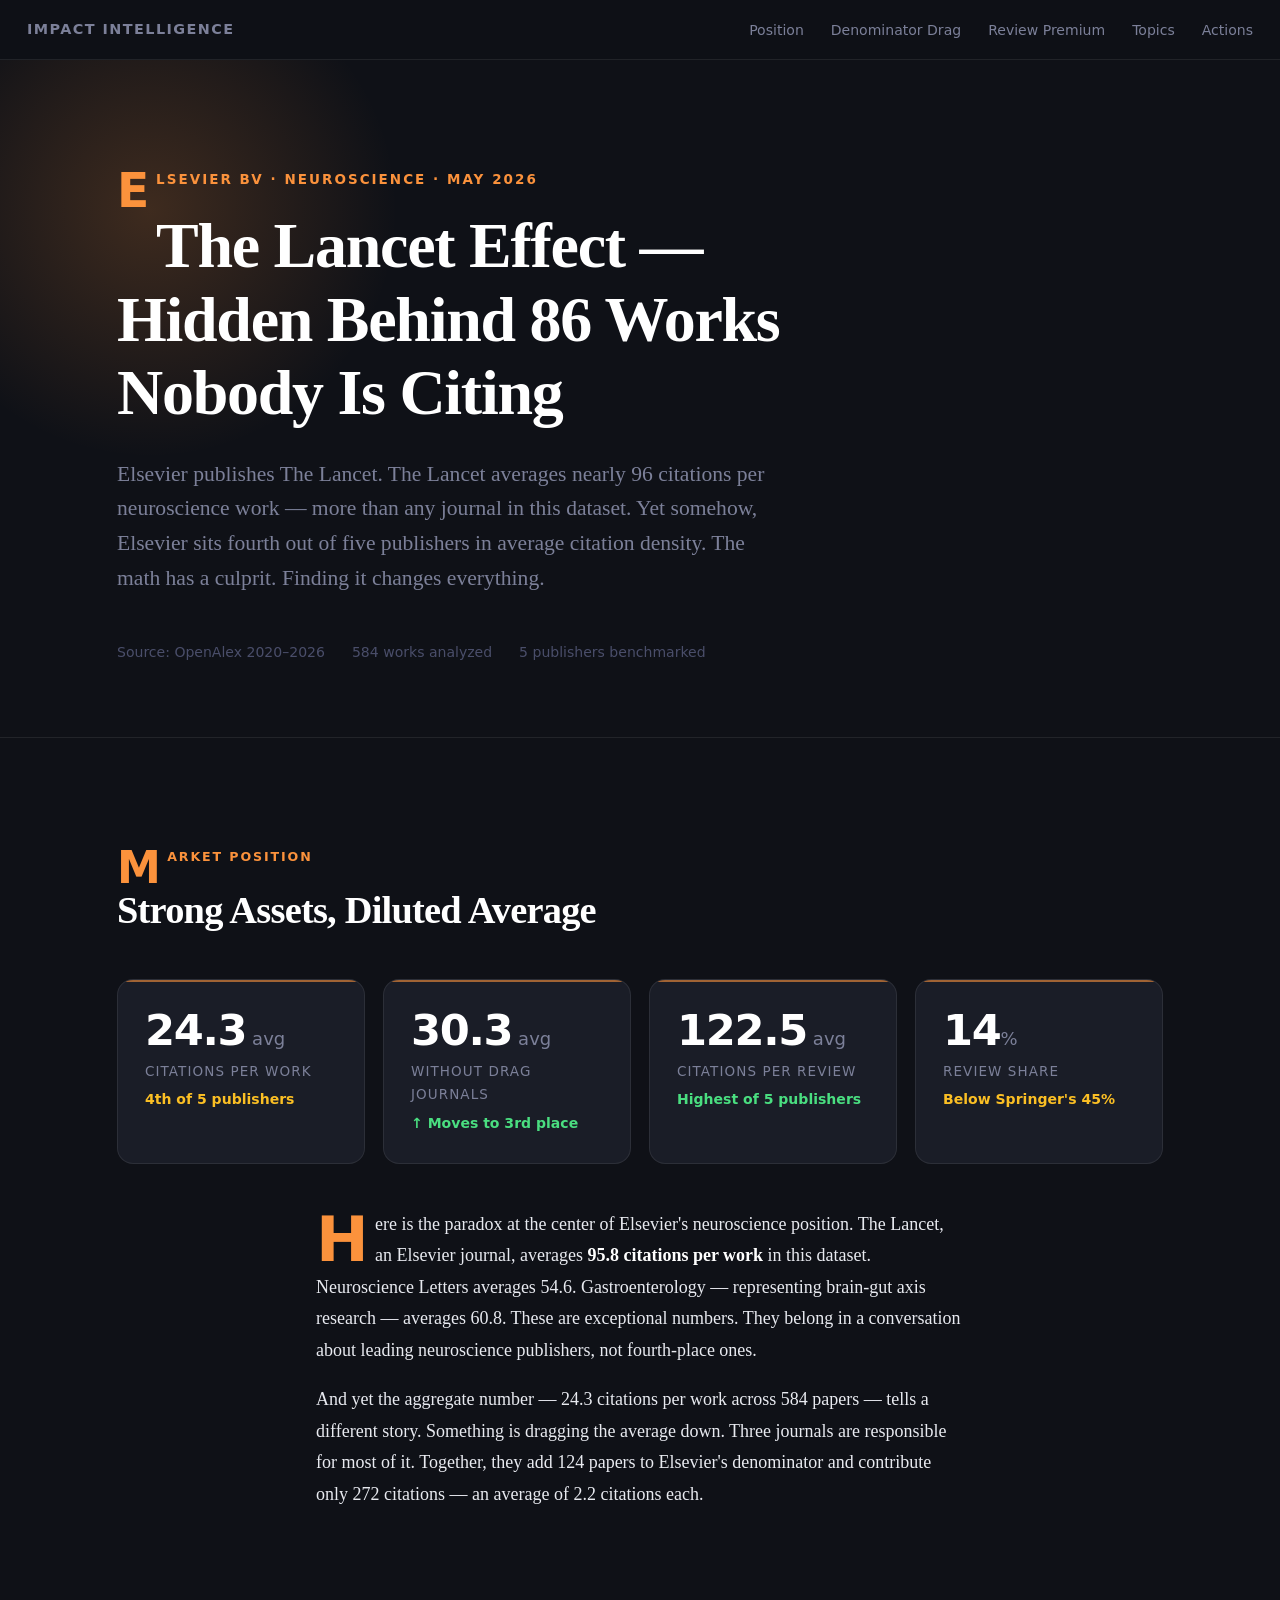
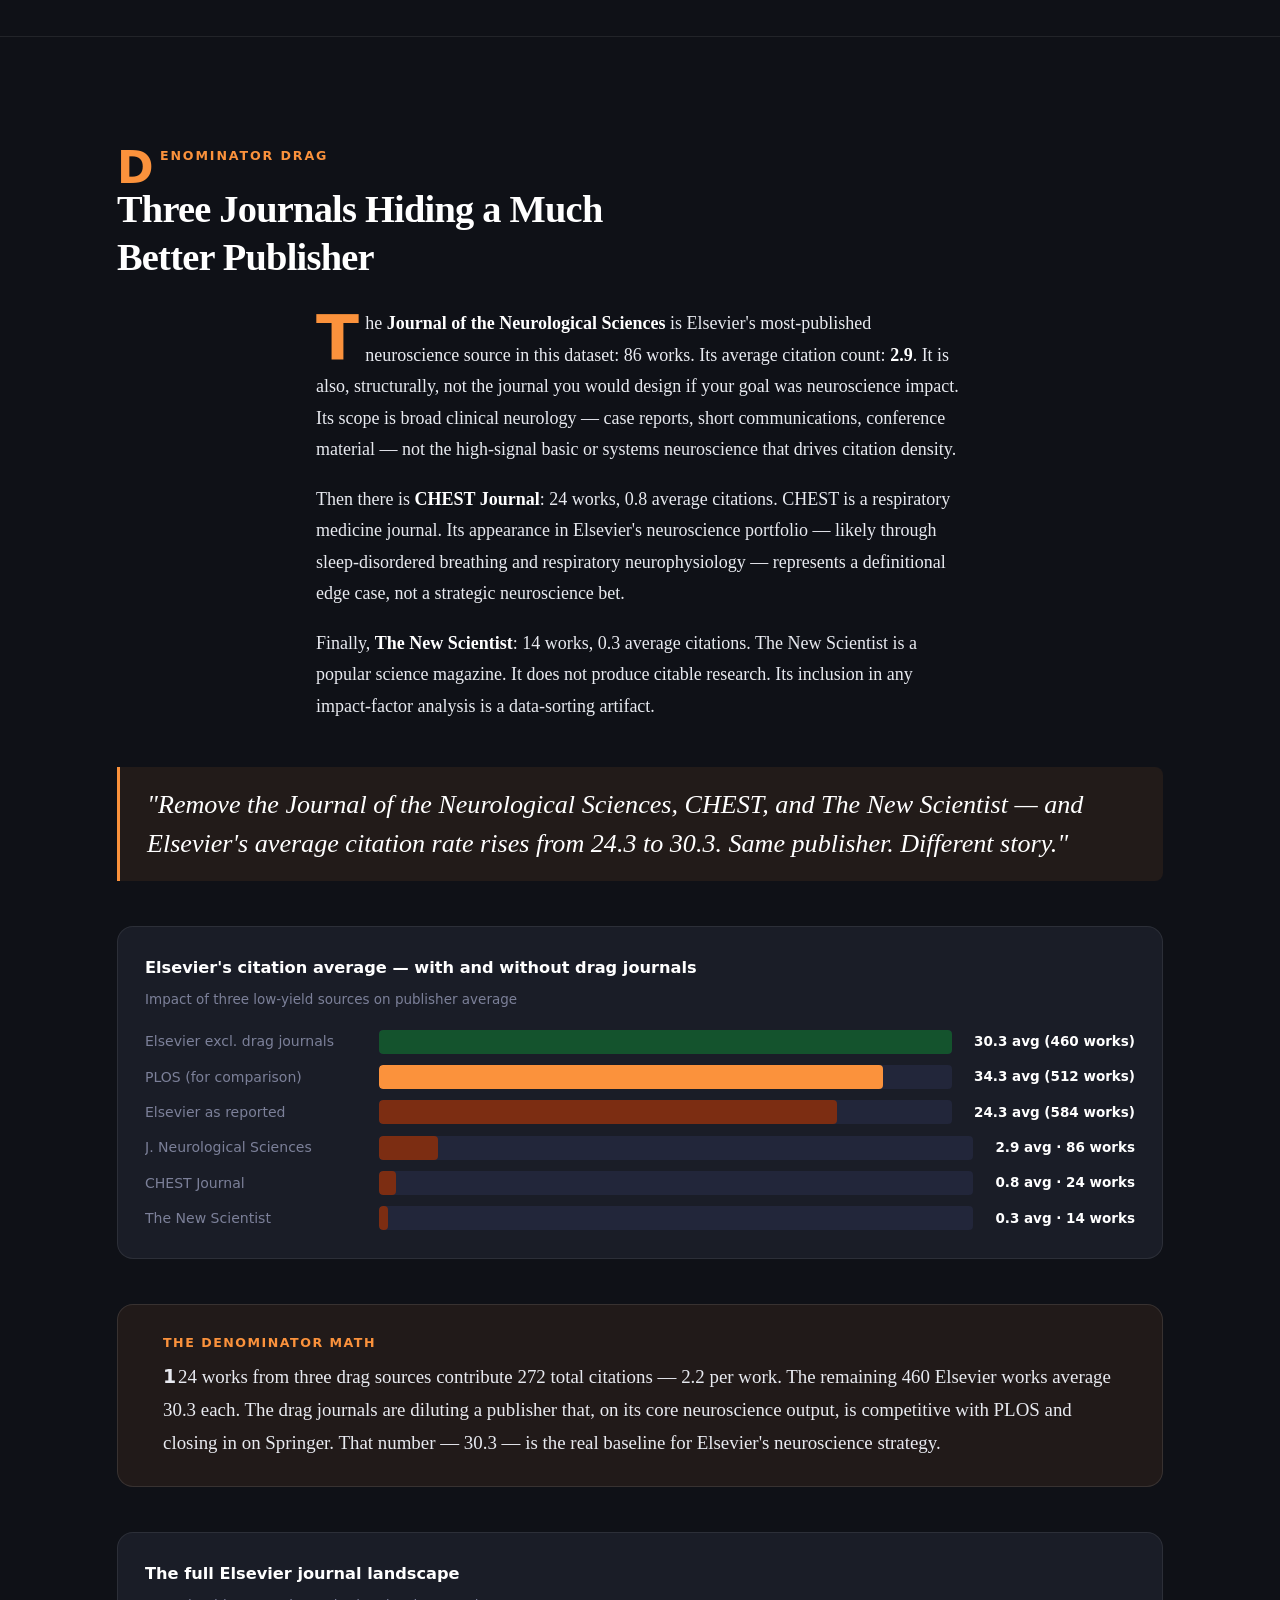
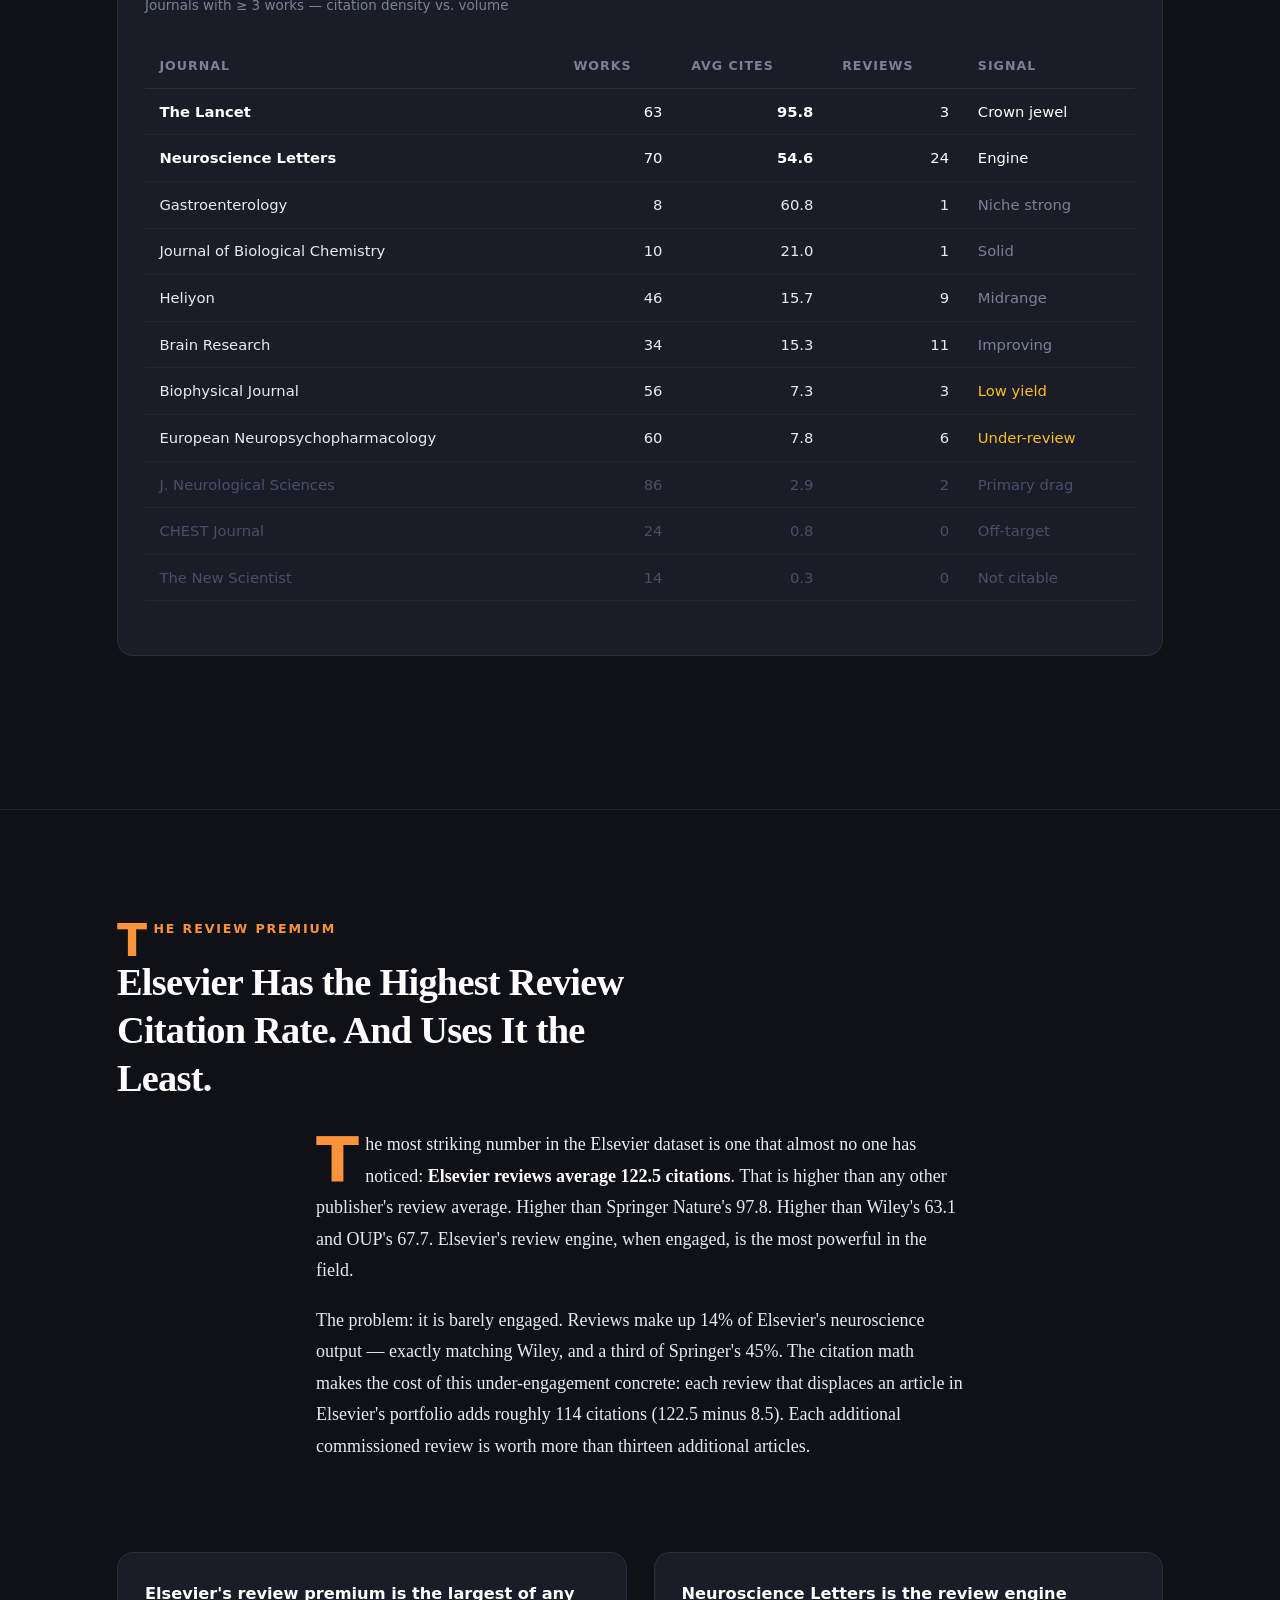
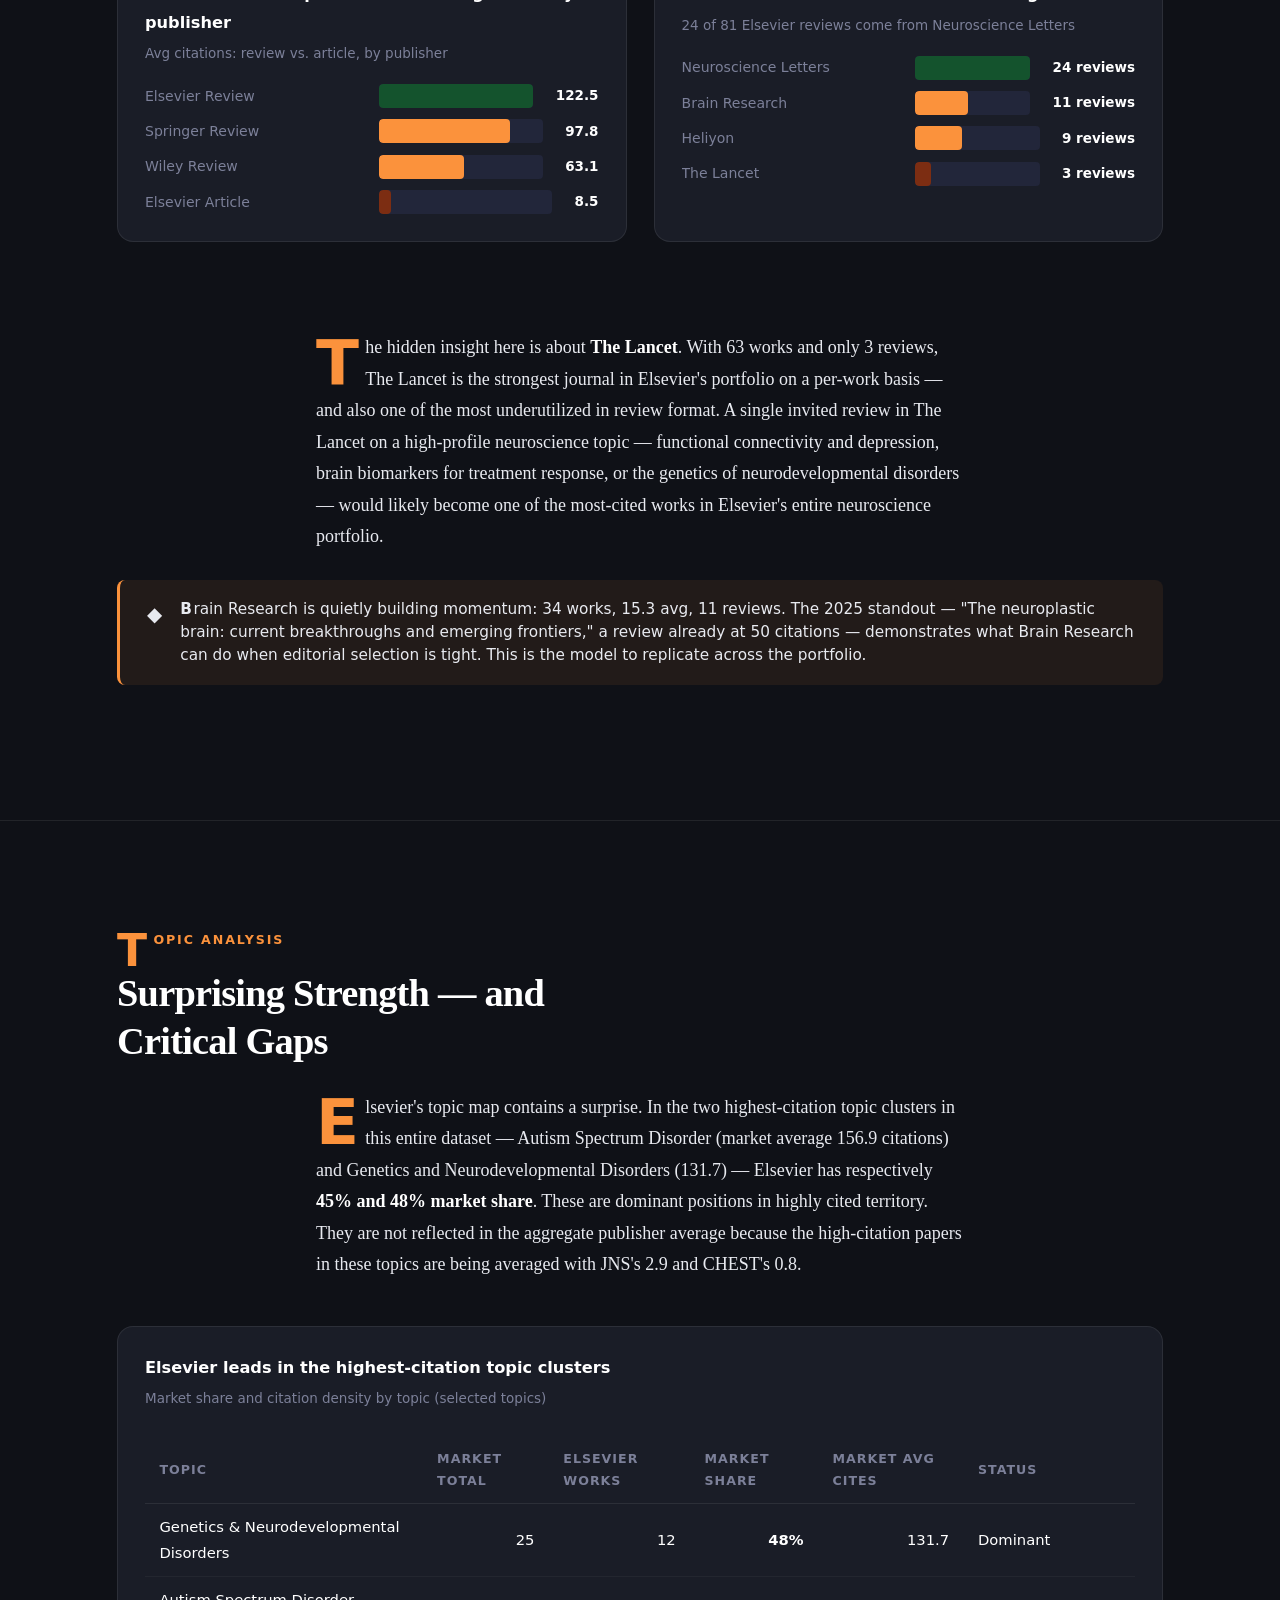
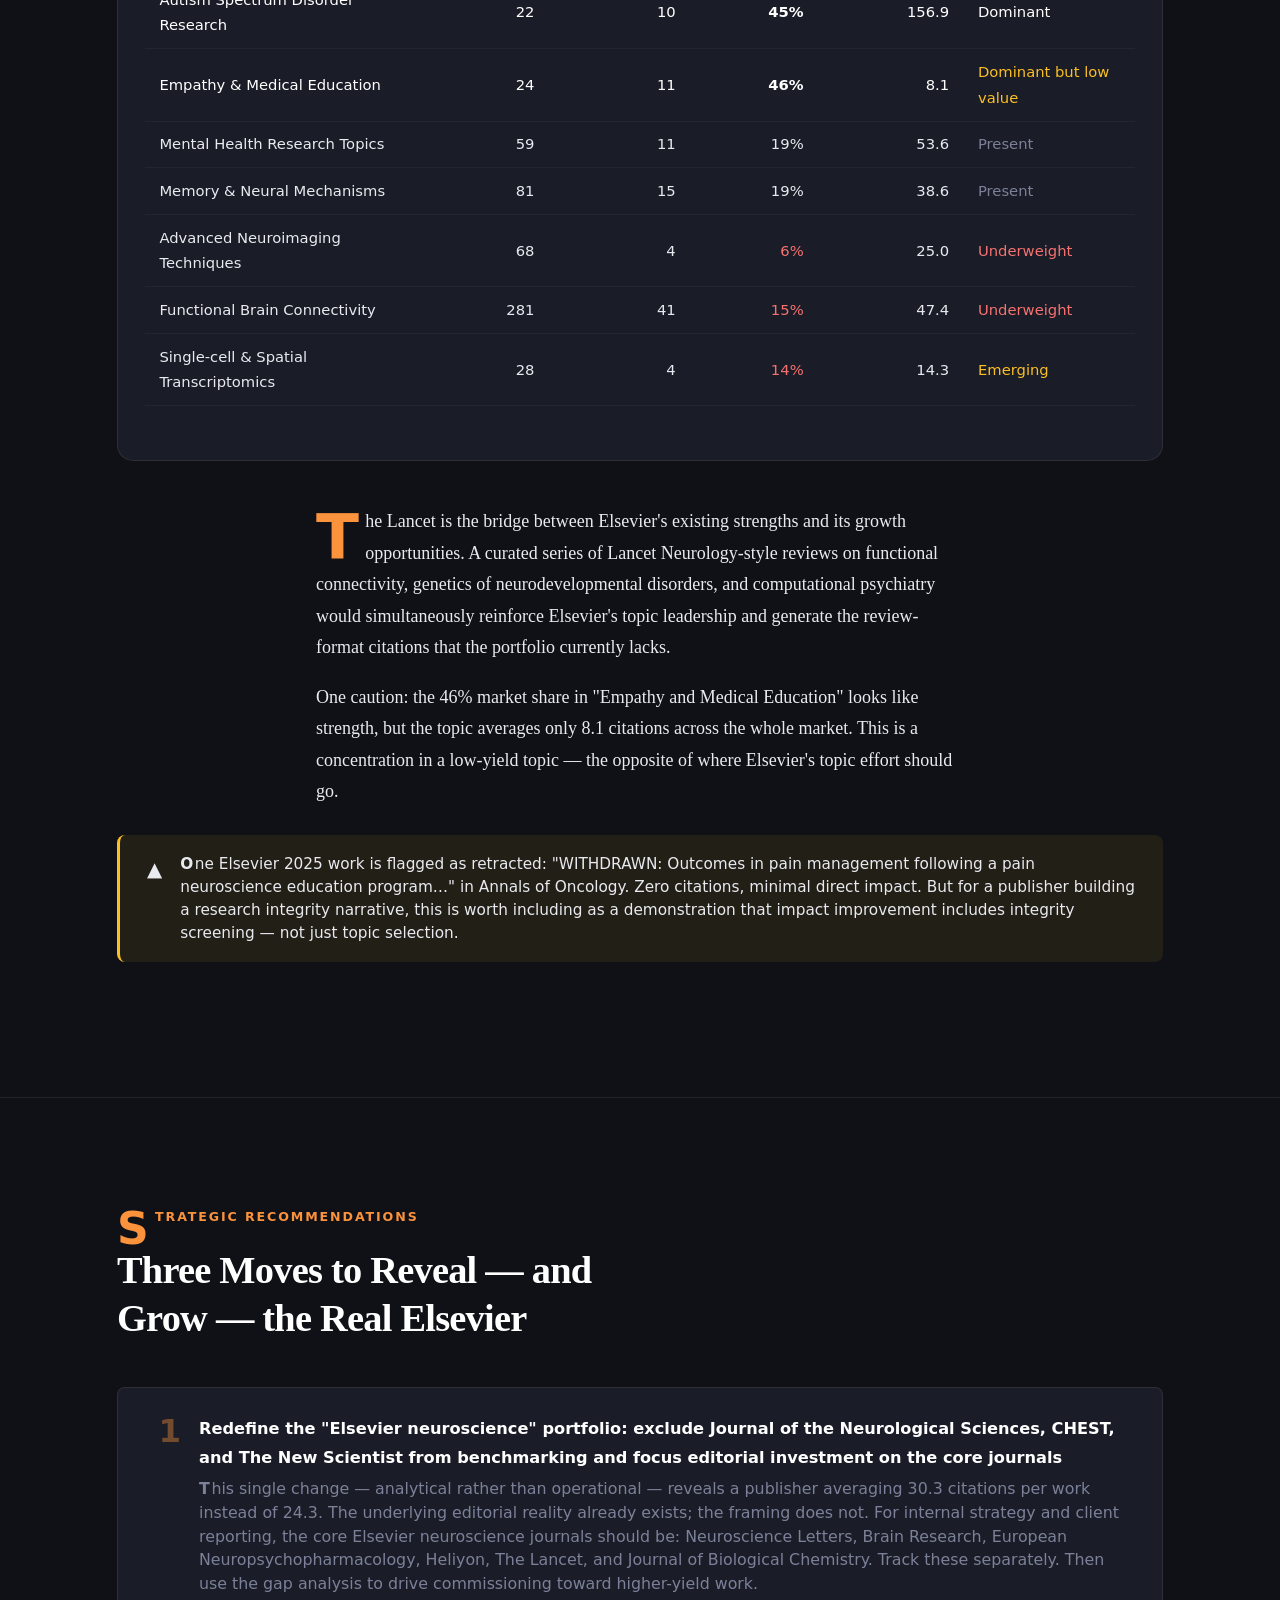
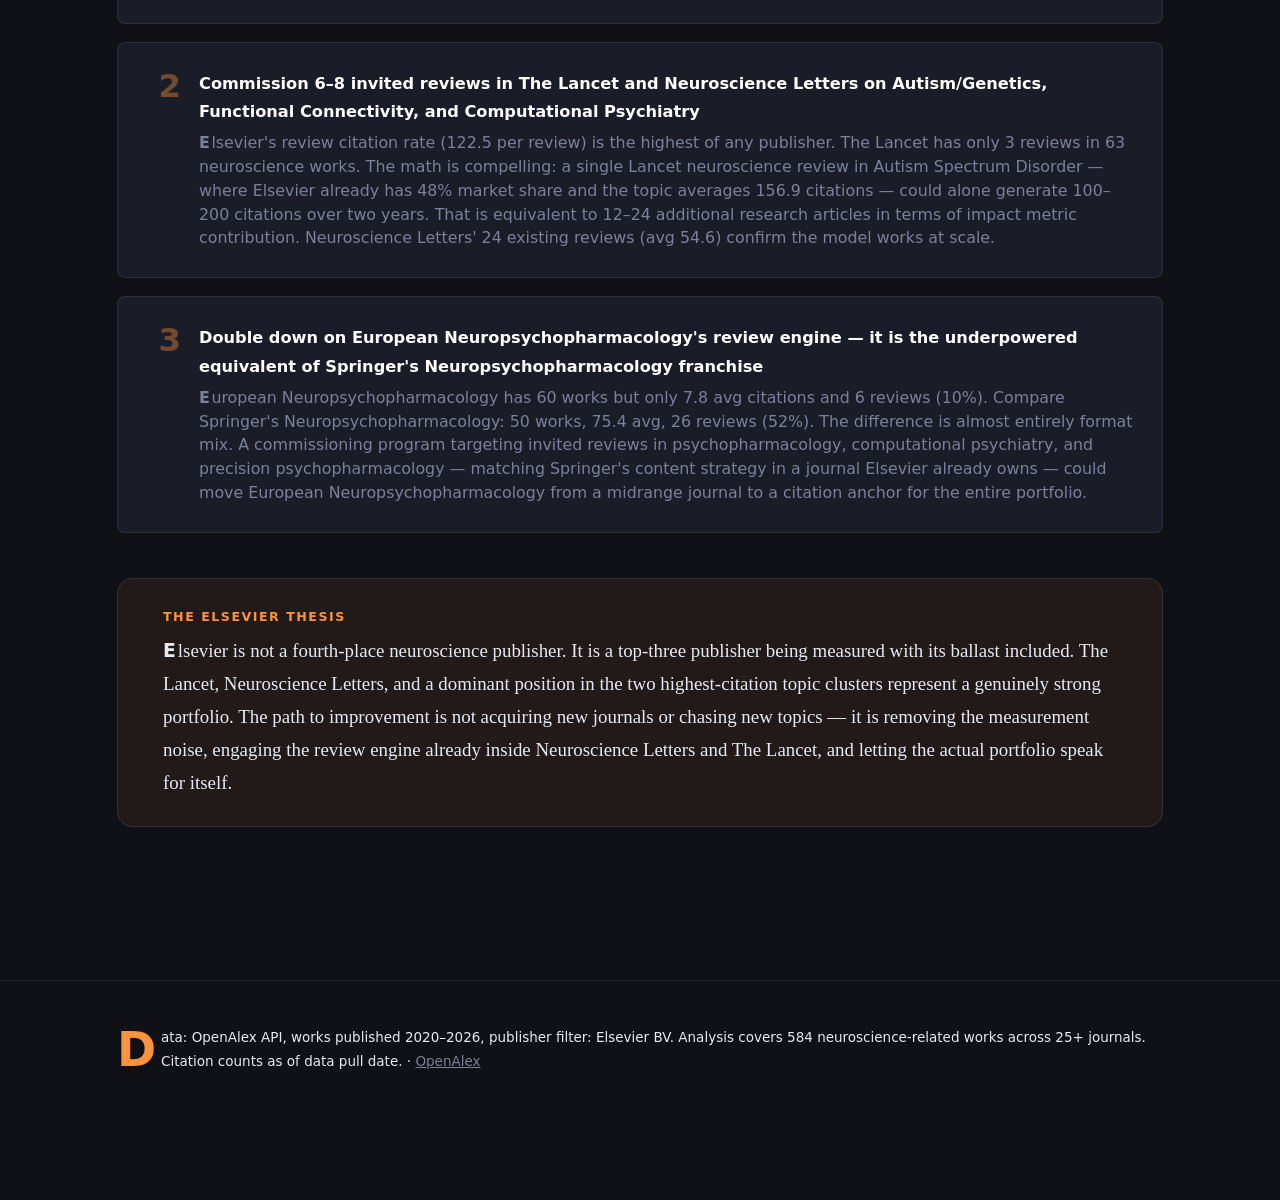
==== docs/neuroscience-elsevier-2026-05.html @ 74201974 "Rename reports/ to docs/" ====
<!DOCTYPE html>
<html lang="en">
<head>
<meta charset="UTF-8">
<meta name="viewport" content="width=device-width, initial-scale=1.0">
<title>Elsevier · Neuroscience Impact Report · May 2026</title>
<link rel="stylesheet" href="style.css">
<style>
  :root {
    --accent: #fb923c;
    --accent-muted: rgba(251,146,60,0.08);
    --accent-glow: rgba(251,146,60,0.2);
  }
</style>
</head>
<body>

<nav class="nav">
  <a class="nav-brand" href="#">Impact Intelligence</a>
  <ul class="nav-links">
    <li><a href="#position">Position</a></li>
    <li><a href="#drag">Denominator Drag</a></li>
    <li><a href="#reviews">Review Premium</a></li>
    <li><a href="#topics">Topics</a></li>
    <li><a href="#actions">Actions</a></li>
  </ul>
</nav>

<section class="hero">
  <div class="container">
    <p class="hero-kicker fade-up">Elsevier BV · Neuroscience · May 2026</p>
    <h1 class="hero-title fade-up-2">The Lancet Effect — Hidden Behind 86 Works Nobody Is Citing</h1>
    <p class="hero-deck fade-up-3">Elsevier publishes The Lancet. The Lancet averages nearly 96 citations per neuroscience work — more than any journal in this dataset. Yet somehow, Elsevier sits fourth out of five publishers in average citation density. The math has a culprit. Finding it changes everything.</p>
    <div class="hero-meta fade-up-3">
      <span>Source: OpenAlex 2020–2026</span>
      <span>584 works analyzed</span>
      <span>5 publishers benchmarked</span>
    </div>
  </div>
</section>

<section id="position">
  <div class="container">
    <p class="section-label">Market Position</p>
    <h2 class="section-title">Strong Assets, Diluted Average</h2>

    <div class="stat-row fade-up">
      <div class="stat-card">
        <div class="stat-value">24.3<span class="stat-unit"> avg</span></div>
        <div class="stat-label">Citations per work</div>
        <div class="stat-delta warn">4th of 5 publishers</div>
      </div>
      <div class="stat-card">
        <div class="stat-value">30.3<span class="stat-unit"> avg</span></div>
        <div class="stat-label">Without drag journals</div>
        <div class="stat-delta up">↑ Moves to 3rd place</div>
      </div>
      <div class="stat-card">
        <div class="stat-value">122.5<span class="stat-unit"> avg</span></div>
        <div class="stat-label">Citations per review</div>
        <div class="stat-delta up">Highest of 5 publishers</div>
      </div>
      <div class="stat-card">
        <div class="stat-value">14<span class="stat-unit">%</span></div>
        <div class="stat-label">Review share</div>
        <div class="stat-delta warn">Below Springer's 45%</div>
      </div>
    </div>

    <div class="prose">
      <p>Here is the paradox at the center of Elsevier's neuroscience position. The Lancet, an Elsevier journal, averages <strong>95.8 citations per work</strong> in this dataset. Neuroscience Letters averages 54.6. Gastroenterology — representing brain-gut axis research — averages 60.8. These are exceptional numbers. They belong in a conversation about leading neuroscience publishers, not fourth-place ones.</p>
      <p>And yet the aggregate number — 24.3 citations per work across 584 papers — tells a different story. Something is dragging the average down. Three journals are responsible for most of it. Together, they add 124 papers to Elsevier's denominator and contribute only 272 citations — an average of 2.2 citations each.</p>
    </div>
  </div>
</section>

<section id="drag">
  <div class="container">
    <p class="section-label">Denominator Drag</p>
    <h2 class="section-title">Three Journals Hiding a Much Better Publisher</h2>

    <div class="prose">
      <p>The <strong>Journal of the Neurological Sciences</strong> is Elsevier's most-published neuroscience source in this dataset: 86 works. Its average citation count: <strong>2.9</strong>. It is also, structurally, not the journal you would design if your goal was neuroscience impact. Its scope is broad clinical neurology — case reports, short communications, conference material — not the high-signal basic or systems neuroscience that drives citation density.</p>
      <p>Then there is <strong>CHEST Journal</strong>: 24 works, 0.8 average citations. CHEST is a respiratory medicine journal. Its appearance in Elsevier's neuroscience portfolio — likely through sleep-disordered breathing and respiratory neurophysiology — represents a definitional edge case, not a strategic neuroscience bet.</p>
      <p>Finally, <strong>The New Scientist</strong>: 14 works, 0.3 average citations. The New Scientist is a popular science magazine. It does not produce citable research. Its inclusion in any impact-factor analysis is a data-sorting artifact.</p>
    </div>

    <div class="pull-quote">"Remove the Journal of the Neurological Sciences, CHEST, and The New Scientist — and Elsevier's average citation rate rises from 24.3 to 30.3. Same publisher. Different story."</div>

    <div class="chart-wrap">
      <div class="chart-headline">Elsevier's citation average — with and without drag journals</div>
      <div class="chart-subline">Impact of three low-yield sources on publisher average</div>
      <div class="bar-chart">
        <div class="bar-row">
          <div class="bar-label">Elsevier excl. drag journals</div>
          <div class="bar-track"><div class="bar-fill good" style="width:100%"></div></div>
          <div class="bar-value">30.3 avg (460 works)</div>
        </div>
        <div class="bar-row">
          <div class="bar-label">PLOS (for comparison)</div>
          <div class="bar-track"><div class="bar-fill" style="width:88%"></div></div>
          <div class="bar-value">34.3 avg (512 works)</div>
        </div>
        <div class="bar-row">
          <div class="bar-label">Elsevier as reported</div>
          <div class="bar-track"><div class="bar-fill warn" style="width:80%"></div></div>
          <div class="bar-value">24.3 avg (584 works)</div>
        </div>
        <div class="bar-row">
          <div class="bar-label">J. Neurological Sciences</div>
          <div class="bar-track"><div class="bar-fill warn" style="width:10%"></div></div>
          <div class="bar-value">2.9 avg · 86 works</div>
        </div>
        <div class="bar-row">
          <div class="bar-label">CHEST Journal</div>
          <div class="bar-track"><div class="bar-fill warn" style="width:3%"></div></div>
          <div class="bar-value">0.8 avg · 24 works</div>
        </div>
        <div class="bar-row">
          <div class="bar-label">The New Scientist</div>
          <div class="bar-track"><div class="bar-fill warn" style="width:1%"></div></div>
          <div class="bar-value">0.3 avg · 14 works</div>
        </div>
      </div>
    </div>

    <div class="insight-box">
      <div class="insight-box-title">The Denominator Math</div>
      <p>124 works from three drag sources contribute 272 total citations — 2.2 per work. The remaining 460 Elsevier works average 30.3 each. The drag journals are diluting a publisher that, on its core neuroscience output, is competitive with PLOS and closing in on Springer. That number — 30.3 — is the real baseline for Elsevier's neuroscience strategy.</p>
    </div>

    <div class="chart-wrap">
      <div class="chart-headline">The full Elsevier journal landscape</div>
      <div class="chart-subline">Journals with ≥ 3 works — citation density vs. volume</div>
      <table class="data-table">
        <thead>
          <tr>
            <th>Journal</th>
            <th class="num">Works</th>
            <th class="num">Avg cites</th>
            <th class="num">Reviews</th>
            <th>Signal</th>
          </tr>
        </thead>
        <tbody>
          <tr class="highlight">
            <td><strong>The Lancet</strong></td>
            <td class="num">63</td>
            <td class="num accent-cell">95.8</td>
            <td class="num">3</td>
            <td class="good-cell">Crown jewel</td>
          </tr>
          <tr class="highlight">
            <td><strong>Neuroscience Letters</strong></td>
            <td class="num">70</td>
            <td class="num accent-cell">54.6</td>
            <td class="num">24</td>
            <td class="good-cell">Engine</td>
          </tr>
          <tr>
            <td>Gastroenterology</td>
            <td class="num">8</td>
            <td class="num">60.8</td>
            <td class="num">1</td>
            <td style="color:var(--color-text-muted)">Niche strong</td>
          </tr>
          <tr>
            <td>Journal of Biological Chemistry</td>
            <td class="num">10</td>
            <td class="num">21.0</td>
            <td class="num">1</td>
            <td style="color:var(--color-text-muted)">Solid</td>
          </tr>
          <tr>
            <td>Heliyon</td>
            <td class="num">46</td>
            <td class="num">15.7</td>
            <td class="num">9</td>
            <td style="color:var(--color-text-muted)">Midrange</td>
          </tr>
          <tr>
            <td>Brain Research</td>
            <td class="num">34</td>
            <td class="num">15.3</td>
            <td class="num">11</td>
            <td style="color:var(--color-text-muted)">Improving</td>
          </tr>
          <tr>
            <td>Biophysical Journal</td>
            <td class="num">56</td>
            <td class="num">7.3</td>
            <td class="num">3</td>
            <td style="color:#fbbf24">Low yield</td>
          </tr>
          <tr>
            <td>European Neuropsychopharmacology</td>
            <td class="num">60</td>
            <td class="num">7.8</td>
            <td class="num">6</td>
            <td style="color:#fbbf24">Under-review</td>
          </tr>
          <tr class="dimmed">
            <td>J. Neurological Sciences</td>
            <td class="num">86</td>
            <td class="num warn-cell">2.9</td>
            <td class="num">2</td>
            <td class="warn-cell">Primary drag</td>
          </tr>
          <tr class="dimmed">
            <td>CHEST Journal</td>
            <td class="num">24</td>
            <td class="num warn-cell">0.8</td>
            <td class="num">0</td>
            <td class="warn-cell">Off-target</td>
          </tr>
          <tr class="dimmed">
            <td>The New Scientist</td>
            <td class="num">14</td>
            <td class="num warn-cell">0.3</td>
            <td class="num">0</td>
            <td class="warn-cell">Not citable</td>
          </tr>
        </tbody>
      </table>
    </div>
  </div>
</section>

<section id="reviews">
  <div class="container">
    <p class="section-label">The Review Premium</p>
    <h2 class="section-title">Elsevier Has the Highest Review Citation Rate. And Uses It the Least.</h2>

    <div class="prose">
      <p>The most striking number in the Elsevier dataset is one that almost no one has noticed: <strong>Elsevier reviews average 122.5 citations</strong>. That is higher than any other publisher's review average. Higher than Springer Nature's 97.8. Higher than Wiley's 63.1 and OUP's 67.7. Elsevier's review engine, when engaged, is the most powerful in the field.</p>
      <p>The problem: it is barely engaged. Reviews make up 14% of Elsevier's neuroscience output — exactly matching Wiley, and a third of Springer's 45%. The citation math makes the cost of this under-engagement concrete: each review that displaces an article in Elsevier's portfolio adds roughly 114 citations (122.5 minus 8.5). Each additional commissioned review is worth more than thirteen additional articles.</p>
    </div>

    <div class="two-col">
      <div class="chart-wrap">
        <div class="chart-headline">Elsevier's review premium is the largest of any publisher</div>
        <div class="chart-subline">Avg citations: review vs. article, by publisher</div>
        <div class="bar-chart" style="margin-top:1rem">
          <div class="bar-row">
            <div class="bar-label">Elsevier Review</div>
            <div class="bar-track"><div class="bar-fill good" style="width:100%"></div></div>
            <div class="bar-value">122.5</div>
          </div>
          <div class="bar-row">
            <div class="bar-label">Springer Review</div>
            <div class="bar-track"><div class="bar-fill" style="width:80%"></div></div>
            <div class="bar-value">97.8</div>
          </div>
          <div class="bar-row">
            <div class="bar-label">Wiley Review</div>
            <div class="bar-track"><div class="bar-fill" style="width:52%"></div></div>
            <div class="bar-value">63.1</div>
          </div>
          <div class="bar-row">
            <div class="bar-label">Elsevier Article</div>
            <div class="bar-track"><div class="bar-fill warn" style="width:7%"></div></div>
            <div class="bar-value">8.5</div>
          </div>
        </div>
      </div>
      <div class="chart-wrap">
        <div class="chart-headline">Neuroscience Letters is the review engine</div>
        <div class="chart-subline">24 of 81 Elsevier reviews come from Neuroscience Letters</div>
        <div class="bar-chart" style="margin-top:1rem">
          <div class="bar-row">
            <div class="bar-label">Neuroscience Letters</div>
            <div class="bar-track"><div class="bar-fill good" style="width:100%"></div></div>
            <div class="bar-value">24 reviews</div>
          </div>
          <div class="bar-row">
            <div class="bar-label">Brain Research</div>
            <div class="bar-track"><div class="bar-fill" style="width:46%"></div></div>
            <div class="bar-value">11 reviews</div>
          </div>
          <div class="bar-row">
            <div class="bar-label">Heliyon</div>
            <div class="bar-track"><div class="bar-fill" style="width:38%"></div></div>
            <div class="bar-value">9 reviews</div>
          </div>
          <tr><td colspan="4" style="height:0.5rem"></td></tr>
          <div class="bar-row">
            <div class="bar-label">The Lancet</div>
            <div class="bar-track"><div class="bar-fill warn" style="width:13%"></div></div>
            <div class="bar-value">3 reviews</div>
          </div>
        </div>
      </div>
    </div>

    <div class="prose">
      <p>The hidden insight here is about <strong>The Lancet</strong>. With 63 works and only 3 reviews, The Lancet is the strongest journal in Elsevier's portfolio on a per-work basis — and also one of the most underutilized in review format. A single invited review in The Lancet on a high-profile neuroscience topic — functional connectivity and depression, brain biomarkers for treatment response, or the genetics of neurodevelopmental disorders — would likely become one of the most-cited works in Elsevier's entire neuroscience portfolio.</p>
    </div>

    <div class="callout info">
      <span class="callout-icon">◆</span>
      <p>Brain Research is quietly building momentum: 34 works, 15.3 avg, 11 reviews. The 2025 standout — "The neuroplastic brain: current breakthroughs and emerging frontiers," a review already at 50 citations — demonstrates what Brain Research can do when editorial selection is tight. This is the model to replicate across the portfolio.</p>
    </div>
  </div>
</section>

<section id="topics">
  <div class="container">
    <p class="section-label">Topic Analysis</p>
    <h2 class="section-title">Surprising Strength — and Critical Gaps</h2>

    <div class="prose">
      <p>Elsevier's topic map contains a surprise. In the two highest-citation topic clusters in this entire dataset — Autism Spectrum Disorder (market average 156.9 citations) and Genetics and Neurodevelopmental Disorders (131.7) — Elsevier has respectively <strong>45% and 48% market share</strong>. These are dominant positions in highly cited territory. They are not reflected in the aggregate publisher average because the high-citation papers in these topics are being averaged with JNS's 2.9 and CHEST's 0.8.</p>
    </div>

    <div class="chart-wrap">
      <div class="chart-headline">Elsevier leads in the highest-citation topic clusters</div>
      <div class="chart-subline">Market share and citation density by topic (selected topics)</div>
      <table class="data-table">
        <thead>
          <tr>
            <th>Topic</th>
            <th class="num">Market total</th>
            <th class="num">Elsevier works</th>
            <th class="num">Market share</th>
            <th class="num">Market avg cites</th>
            <th>Status</th>
          </tr>
        </thead>
        <tbody>
          <tr class="highlight">
            <td>Genetics &amp; Neurodevelopmental Disorders</td>
            <td class="num">25</td>
            <td class="num">12</td>
            <td class="num accent-cell">48%</td>
            <td class="num">131.7</td>
            <td class="good-cell">Dominant</td>
          </tr>
          <tr class="highlight">
            <td>Autism Spectrum Disorder Research</td>
            <td class="num">22</td>
            <td class="num">10</td>
            <td class="num accent-cell">45%</td>
            <td class="num">156.9</td>
            <td class="good-cell">Dominant</td>
          </tr>
          <tr class="highlight">
            <td>Empathy &amp; Medical Education</td>
            <td class="num">24</td>
            <td class="num">11</td>
            <td class="num accent-cell">46%</td>
            <td class="num">8.1</td>
            <td style="color:#fbbf24">Dominant but low value</td>
          </tr>
          <tr>
            <td>Mental Health Research Topics</td>
            <td class="num">59</td>
            <td class="num">11</td>
            <td class="num">19%</td>
            <td class="num">53.6</td>
            <td style="color:var(--color-text-muted)">Present</td>
          </tr>
          <tr>
            <td>Memory &amp; Neural Mechanisms</td>
            <td class="num">81</td>
            <td class="num">15</td>
            <td class="num">19%</td>
            <td class="num">38.6</td>
            <td style="color:var(--color-text-muted)">Present</td>
          </tr>
          <tr>
            <td>Advanced Neuroimaging Techniques</td>
            <td class="num">68</td>
            <td class="num">4</td>
            <td class="num warn-cell">6%</td>
            <td class="num">25.0</td>
            <td class="warn-cell">Underweight</td>
          </tr>
          <tr>
            <td>Functional Brain Connectivity</td>
            <td class="num">281</td>
            <td class="num">41</td>
            <td class="num warn-cell">15%</td>
            <td class="num">47.4</td>
            <td class="warn-cell">Underweight</td>
          </tr>
          <tr>
            <td>Single-cell &amp; Spatial Transcriptomics</td>
            <td class="num">28</td>
            <td class="num">4</td>
            <td class="num warn-cell">14%</td>
            <td class="num">14.3</td>
            <td style="color:#fbbf24">Emerging</td>
          </tr>
        </tbody>
      </table>
    </div>

    <div class="prose">
      <p>The Lancet is the bridge between Elsevier's existing strengths and its growth opportunities. A curated series of Lancet Neurology-style reviews on functional connectivity, genetics of neurodevelopmental disorders, and computational psychiatry would simultaneously reinforce Elsevier's topic leadership and generate the review-format citations that the portfolio currently lacks.</p>
      <p>One caution: the 46% market share in "Empathy and Medical Education" looks like strength, but the topic averages only 8.1 citations across the whole market. This is a concentration in a low-yield topic — the opposite of where Elsevier's topic effort should go.</p>
    </div>

    <div class="callout warn">
      <span class="callout-icon">▲</span>
      <p>One Elsevier 2025 work is flagged as retracted: "WITHDRAWN: Outcomes in pain management following a pain neuroscience education program…" in Annals of Oncology. Zero citations, minimal direct impact. But for a publisher building a research integrity narrative, this is worth including as a demonstration that impact improvement includes integrity screening — not just topic selection.</p>
    </div>
  </div>
</section>

<section id="actions">
  <div class="container">
    <p class="section-label">Strategic Recommendations</p>
    <h2 class="section-title">Three Moves to Reveal — and Grow — the Real Elsevier</h2>

    <ul class="action-list">
      <li class="action-item">
        <div class="action-num">1</div>
        <div class="action-text">
          <strong>Redefine the "Elsevier neuroscience" portfolio: exclude Journal of the Neurological Sciences, CHEST, and The New Scientist from benchmarking and focus editorial investment on the core journals</strong>
          <p>This single change — analytical rather than operational — reveals a publisher averaging 30.3 citations per work instead of 24.3. The underlying editorial reality already exists; the framing does not. For internal strategy and client reporting, the core Elsevier neuroscience journals should be: Neuroscience Letters, Brain Research, European Neuropsychopharmacology, Heliyon, The Lancet, and Journal of Biological Chemistry. Track these separately. Then use the gap analysis to drive commissioning toward higher-yield work.</p>
        </div>
      </li>
      <li class="action-item">
        <div class="action-num">2</div>
        <div class="action-text">
          <strong>Commission 6–8 invited reviews in The Lancet and Neuroscience Letters on Autism/Genetics, Functional Connectivity, and Computational Psychiatry</strong>
          <p>Elsevier's review citation rate (122.5 per review) is the highest of any publisher. The Lancet has only 3 reviews in 63 neuroscience works. The math is compelling: a single Lancet neuroscience review in Autism Spectrum Disorder — where Elsevier already has 48% market share and the topic averages 156.9 citations — could alone generate 100–200 citations over two years. That is equivalent to 12–24 additional research articles in terms of impact metric contribution. Neuroscience Letters' 24 existing reviews (avg 54.6) confirm the model works at scale.</p>
        </div>
      </li>
      <li class="action-item">
        <div class="action-num">3</div>
        <div class="action-text">
          <strong>Double down on European Neuropsychopharmacology's review engine — it is the underpowered equivalent of Springer's Neuropsychopharmacology franchise</strong>
          <p>European Neuropsychopharmacology has 60 works but only 7.8 avg citations and 6 reviews (10%). Compare Springer's Neuropsychopharmacology: 50 works, 75.4 avg, 26 reviews (52%). The difference is almost entirely format mix. A commissioning program targeting invited reviews in psychopharmacology, computational psychiatry, and precision psychopharmacology — matching Springer's content strategy in a journal Elsevier already owns — could move European Neuropsychopharmacology from a midrange journal to a citation anchor for the entire portfolio.</p>
        </div>
      </li>
    </ul>

    <div class="insight-box" style="margin-top:var(--space-lg)">
      <div class="insight-box-title">The Elsevier Thesis</div>
      <p>Elsevier is not a fourth-place neuroscience publisher. It is a top-three publisher being measured with its ballast included. The Lancet, Neuroscience Letters, and a dominant position in the two highest-citation topic clusters represent a genuinely strong portfolio. The path to improvement is not acquiring new journals or chasing new topics — it is removing the measurement noise, engaging the review engine already inside Neuroscience Letters and The Lancet, and letting the actual portfolio speak for itself.</p>
    </div>
  </div>
</section>

<footer class="report-footer">
  <div class="container">
    <p>Data: OpenAlex API, works published 2020–2026, publisher filter: Elsevier BV. Analysis covers 584 neuroscience-related works across 25+ journals. Citation counts as of data pull date. · <a href="https://openalex.org">OpenAlex</a></p>
  </div>
</footer>

</body>
</html>
---- docs/style.css ----
/* Publisher Impact Factor — Shared Design System */
/* Used by all neuroscience publisher reports (2026-05) */

:root {
  --color-bg: #0f1117;
  --color-surface: #1a1d27;
  --color-surface-2: #22263a;
  --color-border: rgba(255,255,255,0.08);
  --color-text: #e8eaf0;
  --color-text-muted: #7c8099;
  --color-text-dim: #4a4e6a;

  /* Publisher accent — overridden per report */
  --accent: #6c8ef7;
  --accent-muted: rgba(108,142,247,0.12);
  --accent-glow: rgba(108,142,247,0.25);

  --font-body: 'Georgia', 'Times New Roman', serif;
  --font-ui: -apple-system, BlinkMacSystemFont, 'Segoe UI', system-ui, sans-serif;
  --font-mono: 'SF Mono', 'Cascadia Code', 'Fira Code', monospace;

  --space-xs: 0.5rem;
  --space-sm: 1rem;
  --space-md: 1.5rem;
  --space-lg: 2.5rem;
  --space-xl: 4rem;
  --space-2xl: 6rem;

  --radius: 8px;
  --radius-lg: 16px;
  --max-prose: 72ch;
  --max-wide: 1100px;
}

/* ── Reset ── */
*, *::before, *::after { box-sizing: border-box; margin: 0; padding: 0; }
html { scroll-behavior: smooth; font-size: 18px; }
body {
  background: var(--color-bg);
  color: var(--color-text);
  font-family: var(--font-body);
  line-height: 1.75;
  -webkit-font-smoothing: antialiased;
}

/* ── Layout ── */
.container {
  max-width: var(--max-wide);
  margin: 0 auto;
  padding: 0 var(--space-md);
}
.prose {
  max-width: var(--max-prose);
  margin-left: auto;
  margin-right: auto;
}

/* ── Navigation ── */
.nav {
  position: sticky;
  top: 0;
  z-index: 100;
  background: rgba(15,17,23,0.92);
  backdrop-filter: blur(12px);
  border-bottom: 1px solid var(--color-border);
  padding: 0.75rem var(--space-md);
  display: flex;
  align-items: center;
  gap: var(--space-md);
}
.nav-brand {
  font-family: var(--font-ui);
  font-size: 0.8rem;
  font-weight: 600;
  color: var(--color-text-muted);
  text-transform: uppercase;
  letter-spacing: 0.1em;
  text-decoration: none;
}
.nav-links {
  display: flex;
  gap: var(--space-md);
  list-style: none;
  margin-left: auto;
}
.nav-links a {
  font-family: var(--font-ui);
  font-size: 0.78rem;
  color: var(--color-text-muted);
  text-decoration: none;
  transition: color 0.2s;
}
.nav-links a:hover { color: var(--accent); }

/* ── Hero ── */
.hero {
  padding: var(--space-2xl) 0 var(--space-xl);
  border-bottom: 1px solid var(--color-border);
  position: relative;
  overflow: hidden;
}
.hero::before {
  content: '';
  position: absolute;
  top: -100px; left: -100px;
  width: 500px; height: 500px;
  background: radial-gradient(circle, var(--accent-glow) 0%, transparent 70%);
  pointer-events: none;
}
.hero-kicker {
  font-family: var(--font-ui);
  font-size: 0.75rem;
  font-weight: 700;
  text-transform: uppercase;
  letter-spacing: 0.15em;
  color: var(--accent);
  margin-bottom: var(--space-sm);
}
.hero-title {
  font-size: clamp(2.2rem, 5vw, 3.8rem);
  font-weight: 700;
  line-height: 1.15;
  letter-spacing: -0.02em;
  color: #fff;
  margin-bottom: var(--space-md);
  max-width: 22ch;
}
.hero-deck {
  font-size: 1.2rem;
  color: var(--color-text-muted);
  max-width: 60ch;
  line-height: 1.6;
  margin-bottom: var(--space-lg);
}
.hero-meta {
  font-family: var(--font-ui);
  font-size: 0.78rem;
  color: var(--color-text-dim);
  display: flex;
  gap: var(--space-md);
  flex-wrap: wrap;
}
.hero-meta span { display: flex; align-items: center; gap: 0.4em; }

/* ── Stat Cards ── */
.stat-row {
  display: grid;
  grid-template-columns: repeat(auto-fit, minmax(180px, 1fr));
  gap: var(--space-sm);
  margin: var(--space-lg) 0;
}
.stat-card {
  background: var(--color-surface);
  border: 1px solid var(--color-border);
  border-radius: var(--radius-lg);
  padding: var(--space-md) var(--space-md);
  position: relative;
  overflow: hidden;
  transition: border-color 0.2s;
}
.stat-card::after {
  content: '';
  position: absolute;
  top: 0; left: 0; right: 0;
  height: 2px;
  background: var(--accent);
  opacity: 0.6;
}
.stat-card:hover { border-color: var(--accent-glow); }
.stat-value {
  font-size: 2.4rem;
  font-weight: 700;
  font-family: var(--font-ui);
  color: #fff;
  line-height: 1.1;
  letter-spacing: -0.03em;
}
.stat-unit {
  font-size: 1rem;
  font-weight: 400;
  color: var(--color-text-muted);
  letter-spacing: 0;
}
.stat-label {
  font-family: var(--font-ui);
  font-size: 0.75rem;
  color: var(--color-text-muted);
  text-transform: uppercase;
  letter-spacing: 0.08em;
  margin-top: 0.4em;
}
.stat-delta {
  font-family: var(--font-ui);
  font-size: 0.78rem;
  margin-top: 0.3em;
  font-weight: 600;
}
.stat-delta.up { color: #4ade80; }
.stat-delta.down { color: #f87171; }
.stat-delta.warn { color: #fbbf24; }

/* ── Sections ── */
section {
  padding: var(--space-2xl) 0;
  border-bottom: 1px solid var(--color-border);
}
section:last-of-type { border-bottom: none; }

.section-label {
  font-family: var(--font-ui);
  font-size: 0.7rem;
  font-weight: 700;
  text-transform: uppercase;
  letter-spacing: 0.15em;
  color: var(--accent);
  margin-bottom: var(--space-sm);
}
.section-title {
  font-size: clamp(1.6rem, 3vw, 2.4rem);
  font-weight: 700;
  color: #fff;
  line-height: 1.25;
  letter-spacing: -0.02em;
  margin-bottom: var(--space-md);
  max-width: 28ch;
}

/* ── Prose ── */
p {
  margin-bottom: var(--space-sm);
  color: var(--color-text);
}
p:first-of-type::first-letter {
  font-size: 3.5em;
  font-weight: 700;
  float: left;
  line-height: 0.8;
  margin: 0.1em 0.1em 0 0;
  color: var(--accent);
  font-family: var(--font-ui);
}
.no-dropcap p:first-of-type::first-letter { font-size: inherit; float: none; color: inherit; }
strong { color: #fff; font-weight: 600; }

/* ── Pull Quote ── */
.pull-quote {
  font-size: 1.45rem;
  font-style: italic;
  color: #fff;
  border-left: 3px solid var(--accent);
  padding: var(--space-sm) var(--space-md);
  margin: var(--space-lg) 0;
  line-height: 1.5;
  background: var(--accent-muted);
  border-radius: 0 var(--radius) var(--radius) 0;
}

/* ── Charts ── */
.chart-wrap {
  background: var(--color-surface);
  border: 1px solid var(--color-border);
  border-radius: var(--radius-lg);
  padding: var(--space-md);
  margin: var(--space-lg) 0;
}
.chart-headline {
  font-family: var(--font-ui);
  font-size: 0.9rem;
  font-weight: 600;
  color: #fff;
  margin-bottom: 0.3em;
}
.chart-subline {
  font-family: var(--font-ui);
  font-size: 0.75rem;
  color: var(--color-text-muted);
  margin-bottom: var(--space-sm);
}
.chart-container { position: relative; }

/* ── Bar Chart (pure CSS) ── */
.bar-chart { display: flex; flex-direction: column; gap: 0.6rem; }
.bar-row { display: flex; align-items: center; gap: 0.75rem; }
.bar-label {
  font-family: var(--font-ui);
  font-size: 0.78rem;
  color: var(--color-text-muted);
  width: 220px;
  flex-shrink: 0;
  white-space: nowrap;
  overflow: hidden;
  text-overflow: ellipsis;
}
.bar-track {
  flex: 1;
  height: 24px;
  background: var(--color-surface-2);
  border-radius: 4px;
  overflow: hidden;
  position: relative;
}
.bar-fill {
  height: 100%;
  background: var(--accent);
  border-radius: 4px;
  transition: width 0.8s cubic-bezier(0.4,0,0.2,1);
  display: flex;
  align-items: center;
  padding-left: 0.5rem;
}
.bar-fill.dim { background: var(--color-surface-2); border: 1px solid var(--color-border); }
.bar-fill.warn { background: #7c2d12; }
.bar-fill.good { background: #14532d; }
.bar-value {
  font-family: var(--font-ui);
  font-size: 0.75rem;
  font-weight: 600;
  color: #fff;
  margin-left: 0.5rem;
  white-space: nowrap;
  flex-shrink: 0;
}

/* ── Comparison Table ── */
.data-table {
  width: 100%;
  border-collapse: collapse;
  font-family: var(--font-ui);
  font-size: 0.82rem;
  margin: var(--space-md) 0;
}
.data-table th {
  text-align: left;
  padding: 0.6rem 0.8rem;
  color: var(--color-text-muted);
  font-size: 0.7rem;
  text-transform: uppercase;
  letter-spacing: 0.08em;
  border-bottom: 1px solid var(--color-border);
  font-weight: 600;
}
.data-table td {
  padding: 0.55rem 0.8rem;
  border-bottom: 1px solid rgba(255,255,255,0.04);
  color: var(--color-text);
}
.data-table tr:hover td { background: var(--color-surface-2); }
.data-table .highlight td { color: #fff; }
.data-table .dimmed td { color: var(--color-text-dim); }
.data-table .accent-cell { color: var(--accent); font-weight: 600; }
.data-table .warn-cell { color: #f87171; }
.data-table .good-cell { color: #4ade80; }
.num { text-align: right; font-variant-numeric: tabular-nums; }

/* ── Two-col layout ── */
.two-col {
  display: grid;
  grid-template-columns: 1fr 1fr;
  gap: var(--space-md);
  margin: var(--space-lg) 0;
}
@media (max-width: 700px) { .two-col { grid-template-columns: 1fr; } }

/* ── Insight Box ── */
.insight-box {
  background: var(--accent-muted);
  border: 1px solid rgba(255,255,255,0.1);
  border-radius: var(--radius-lg);
  padding: var(--space-md) var(--space-lg);
  margin: var(--space-lg) 0;
}
.insight-box-title {
  font-family: var(--font-ui);
  font-size: 0.7rem;
  font-weight: 700;
  text-transform: uppercase;
  letter-spacing: 0.12em;
  color: var(--accent);
  margin-bottom: 0.5em;
}
.insight-box p {
  font-size: 1.05rem;
  margin-bottom: 0;
}
.insight-box p::first-letter { font-size: inherit; float: none; color: inherit; }

/* ── Action Items ── */
.action-list {
  list-style: none;
  display: flex;
  flex-direction: column;
  gap: var(--space-sm);
  margin: var(--space-lg) 0;
}
.action-item {
  display: flex;
  gap: var(--space-sm);
  background: var(--color-surface);
  border: 1px solid var(--color-border);
  border-radius: var(--radius);
  padding: var(--space-md);
  transition: border-color 0.2s;
}
.action-item:hover { border-color: var(--accent); }
.action-num {
  font-family: var(--font-ui);
  font-size: 1.8rem;
  font-weight: 700;
  color: var(--accent);
  opacity: 0.4;
  line-height: 1;
  flex-shrink: 0;
  width: 2rem;
  text-align: right;
}
.action-text {
  flex: 1;
}
.action-text strong {
  display: block;
  font-family: var(--font-ui);
  font-size: 0.9rem;
  margin-bottom: 0.3em;
}
.action-text p {
  font-size: 0.88rem;
  color: var(--color-text-muted);
  margin: 0;
  font-family: var(--font-ui);
  line-height: 1.5;
}
.action-text p::first-letter { font-size: inherit; float: none; color: inherit; }

/* ── Bubble / Scatter ── */
.bubble-grid {
  display: flex;
  flex-wrap: wrap;
  gap: 0.5rem;
  margin: var(--space-md) 0;
}
.topic-bubble {
  font-family: var(--font-ui);
  font-size: 0.75rem;
  padding: 0.35em 0.9em;
  border-radius: 100px;
  border: 1px solid var(--color-border);
  color: var(--color-text-muted);
  cursor: default;
  transition: all 0.2s;
  position: relative;
}
.topic-bubble:hover { transform: translateY(-2px); }
.topic-bubble.owned { background: var(--accent-muted); border-color: var(--accent); color: var(--accent); }
.topic-bubble.missing { background: rgba(248,113,113,0.1); border-color: rgba(248,113,113,0.3); color: #f87171; }
.topic-bubble.opportunity { background: rgba(74,222,128,0.1); border-color: rgba(74,222,128,0.3); color: #4ade80; }
.topic-bubble .tip {
  display: none;
  position: absolute;
  bottom: calc(100% + 8px);
  left: 50%;
  transform: translateX(-50%);
  background: #1a1d27;
  border: 1px solid var(--color-border);
  border-radius: var(--radius);
  padding: 0.5rem 0.75rem;
  font-size: 0.72rem;
  color: #fff;
  white-space: nowrap;
  z-index: 10;
  box-shadow: 0 8px 24px rgba(0,0,0,0.4);
}
.topic-bubble:hover .tip { display: block; }

/* ── Callout ── */
.callout {
  display: flex;
  gap: var(--space-sm);
  padding: var(--space-sm) var(--space-md);
  border-radius: var(--radius);
  margin: var(--space-md) 0;
  font-family: var(--font-ui);
  font-size: 0.85rem;
  line-height: 1.5;
}
.callout p { margin: 0; font-family: var(--font-ui); font-size: 0.85rem; }
.callout p::first-letter { font-size: inherit; float: none; color: inherit; }
.callout.warn { background: rgba(251,191,36,0.08); border-left: 3px solid #fbbf24; }
.callout.danger { background: rgba(248,113,113,0.08); border-left: 3px solid #f87171; }
.callout.success { background: rgba(74,222,128,0.08); border-left: 3px solid #4ade80; }
.callout.info { background: var(--accent-muted); border-left: 3px solid var(--accent); }
.callout-icon { font-size: 1.1rem; flex-shrink: 0; margin-top: 0.1em; }

/* ── Footer ── */
.report-footer {
  padding: var(--space-lg) 0 var(--space-2xl);
  border-top: 1px solid var(--color-border);
  font-family: var(--font-ui);
  font-size: 0.75rem;
  color: var(--color-text-dim);
}
.report-footer a { color: var(--color-text-muted); }

/* ── Animations ── */
@keyframes fadeUp {
  from { opacity: 0; transform: translateY(20px); }
  to   { opacity: 1; transform: translateY(0); }
}
.fade-up { animation: fadeUp 0.6s ease both; }
.fade-up-2 { animation: fadeUp 0.6s 0.15s ease both; }
.fade-up-3 { animation: fadeUp 0.6s 0.3s ease both; }
@media (prefers-reduced-motion: reduce) {
  .fade-up, .fade-up-2, .fade-up-3 { animation: none; }
}

/* ── Tooltip ── */
.has-tip { position: relative; text-decoration: underline; text-decoration-style: dotted; cursor: help; }
.has-tip .tip { display: none; }
.has-tip:hover .tip {
  display: block;
  position: absolute;
  bottom: calc(100% + 6px);
  left: 0;
  min-width: 220px;
  background: var(--color-surface);
  border: 1px solid var(--color-border);
  border-radius: var(--radius);
  padding: 0.6rem 0.9rem;
  font-family: var(--font-ui);
  font-size: 0.75rem;
  color: var(--color-text);
  z-index: 50;
  box-shadow: 0 8px 32px rgba(0,0,0,0.5);
  font-style: normal;
  text-decoration: none;
}

/* ── Waterfall / Timeline ── */
.timeline {
  display: flex;
  flex-direction: column;
  gap: var(--space-sm);
  margin: var(--space-md) 0;
}
.timeline-row {
  display: grid;
  grid-template-columns: 4rem 1fr;
  gap: var(--space-sm);
  align-items: start;
}
.timeline-year {
  font-family: var(--font-ui);
  font-size: 0.75rem;
  font-weight: 700;
  color: var(--color-text-muted);
  padding-top: 0.2em;
  text-align: right;
}
.timeline-bar-wrap {
  display: flex;
  flex-direction: column;
  gap: 3px;
}

/* ── Scrollbar ── */
::-webkit-scrollbar { width: 6px; }
::-webkit-scrollbar-track { background: transparent; }
::-webkit-scrollbar-thumb { background: var(--color-border); border-radius: 3px; }
::-webkit-scrollbar-thumb:hover { background: var(--color-text-dim); }

/* ── Responsive ── */
@media (max-width: 600px) {
  html { font-size: 16px; }
  .stat-row { grid-template-columns: 1fr 1fr; }
  .bar-label { width: 120px; font-size: 0.72rem; }
  .nav-links { display: none; }
}
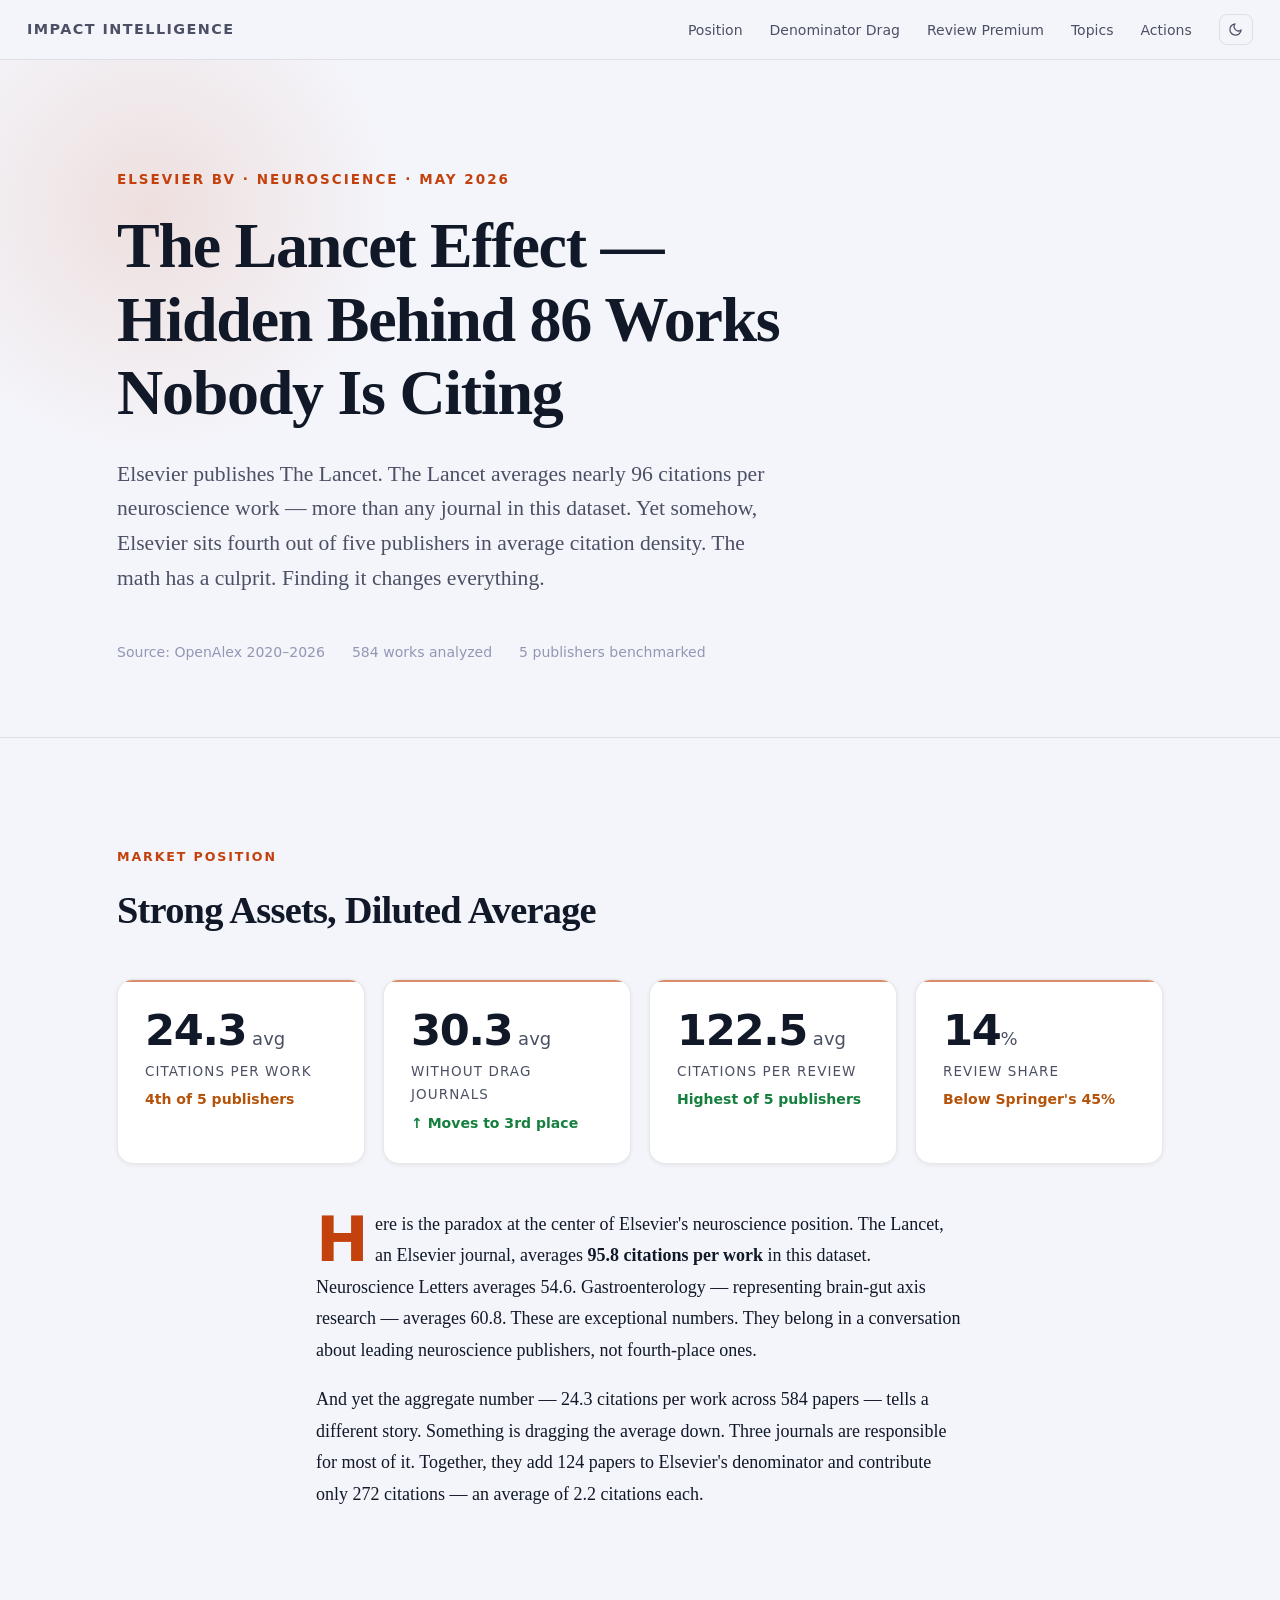
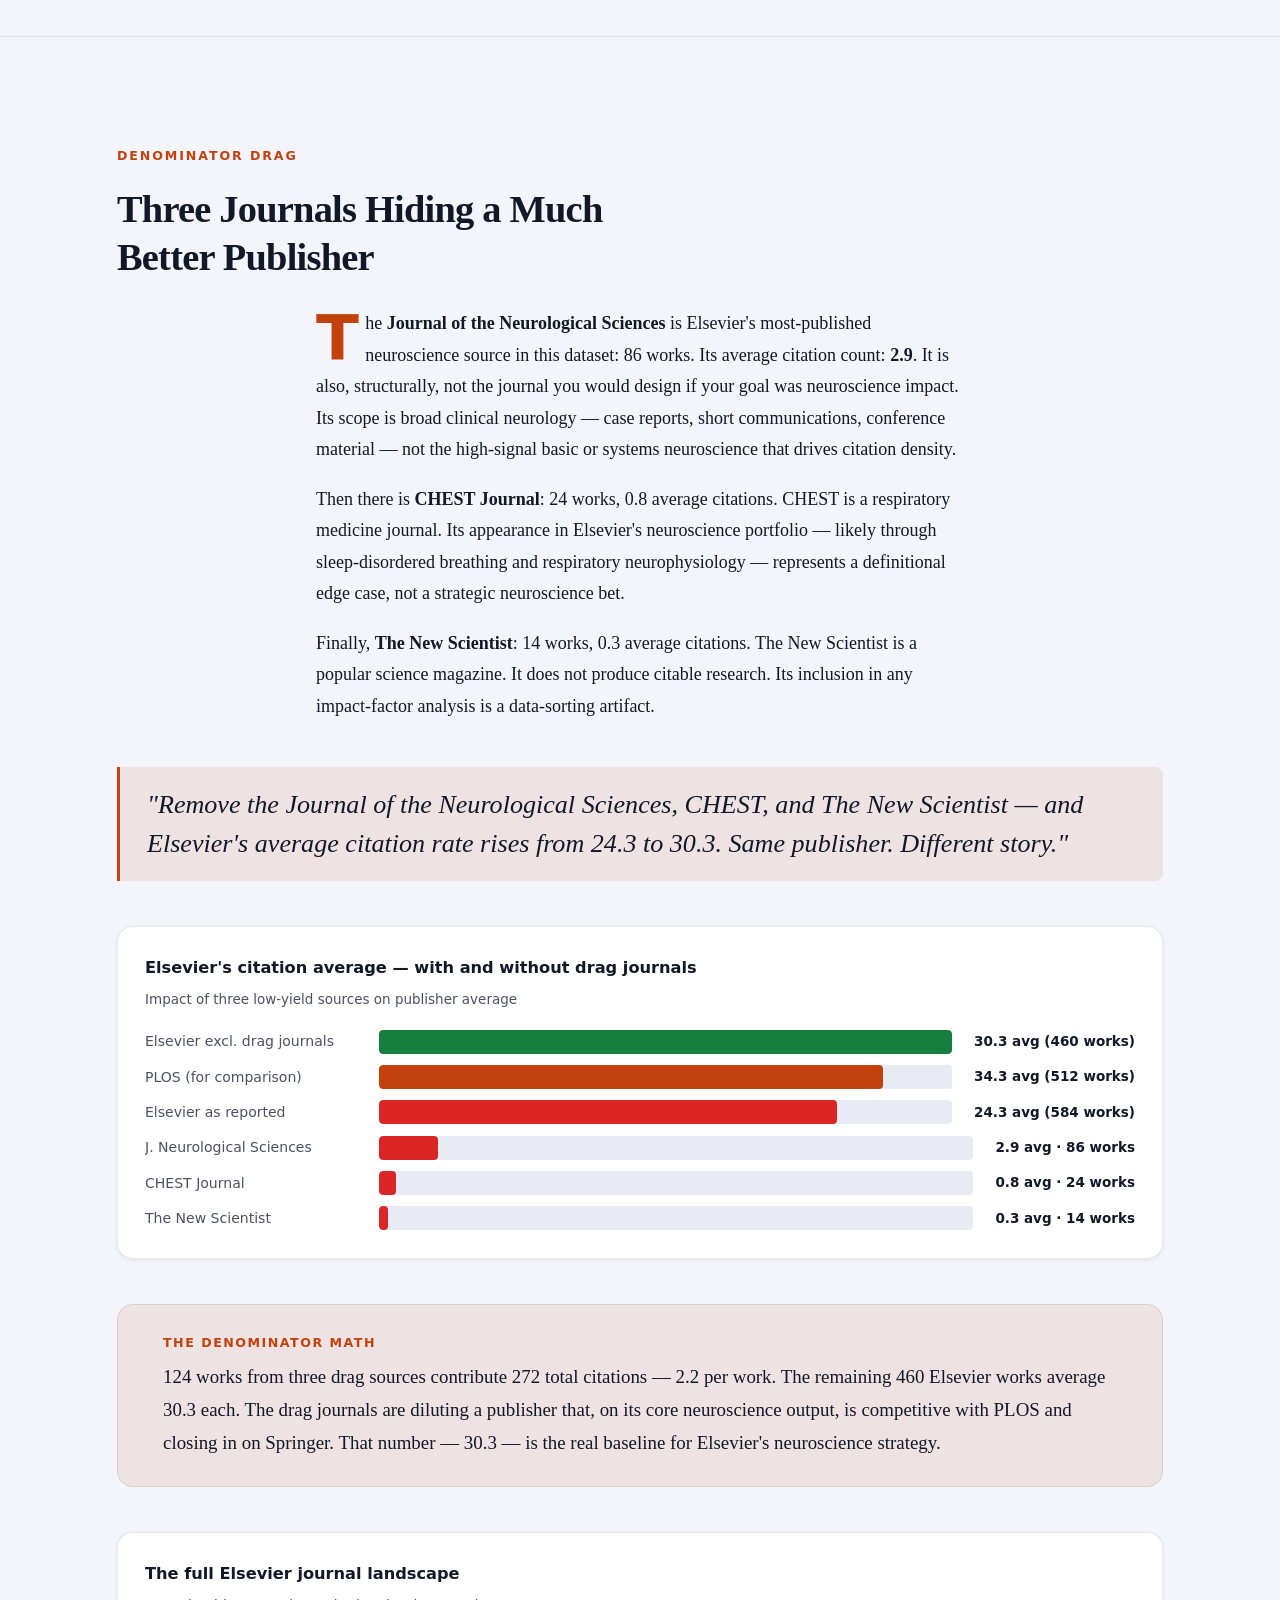
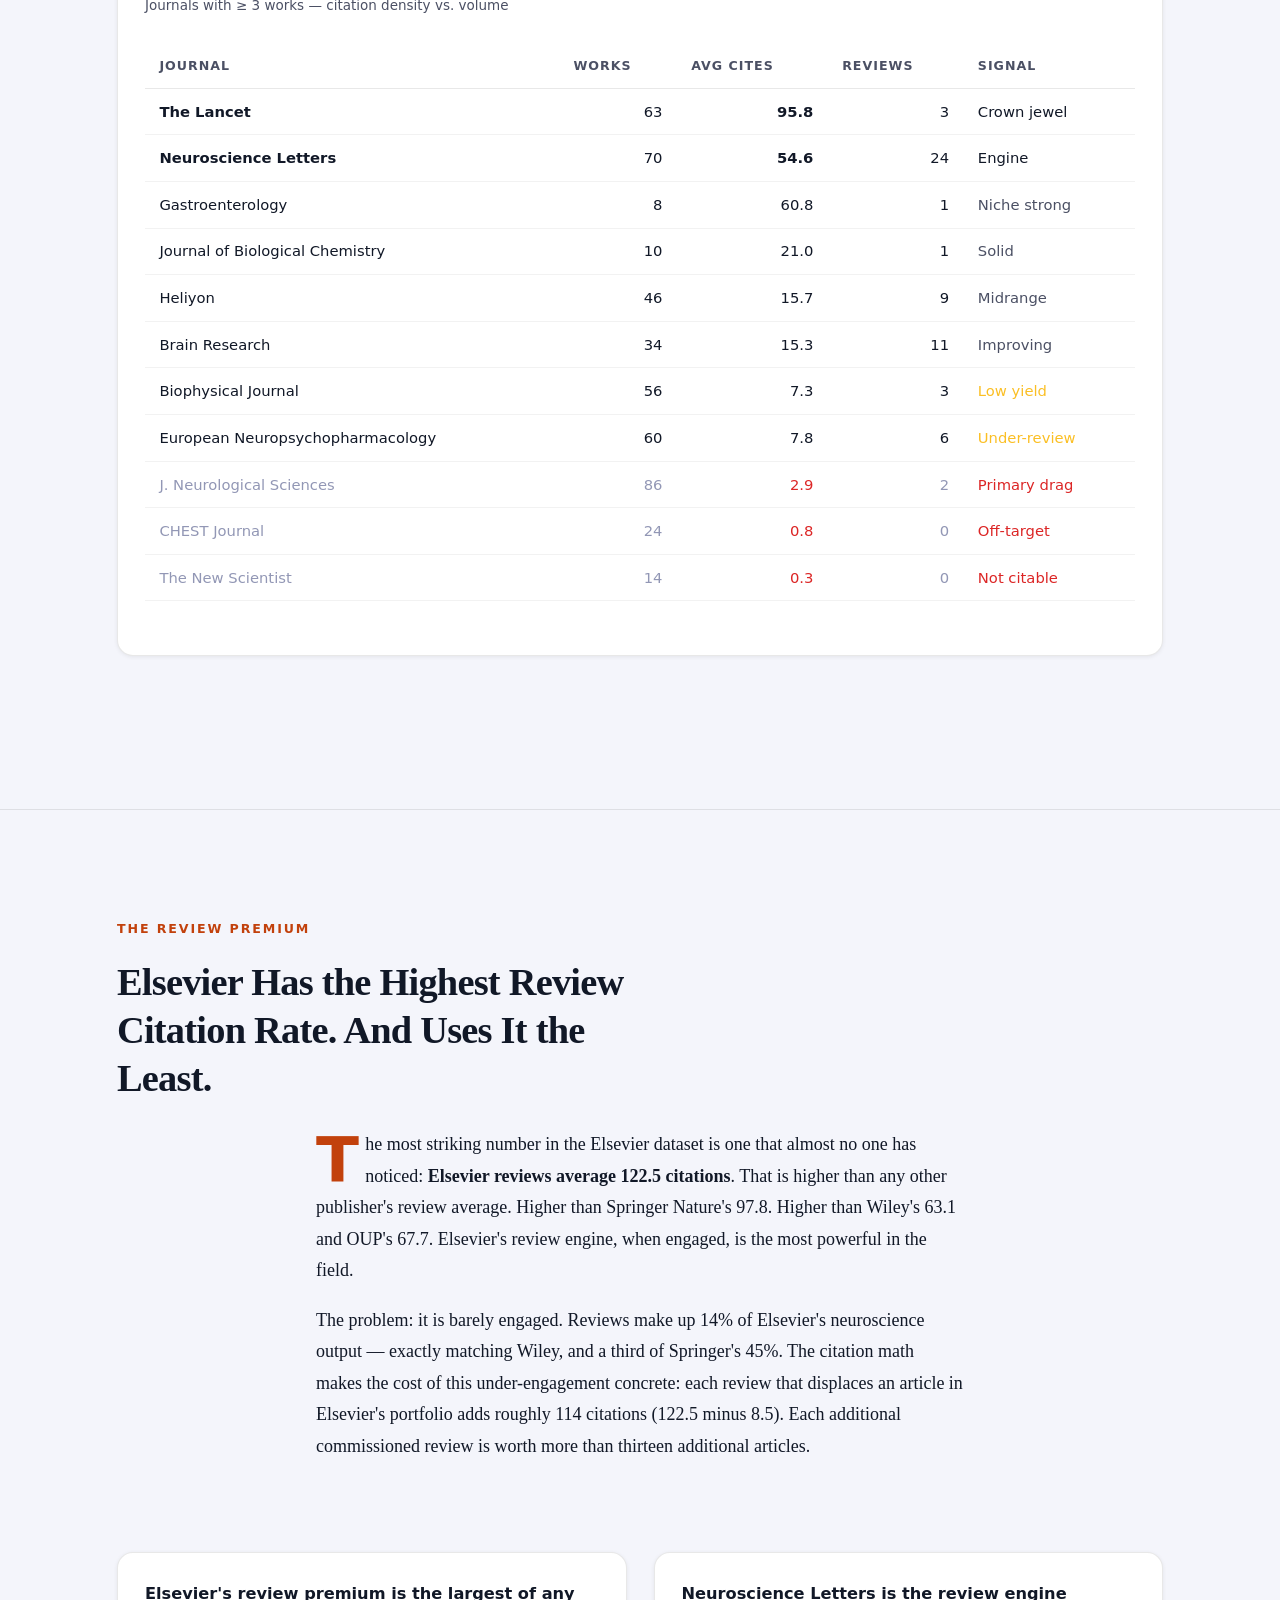
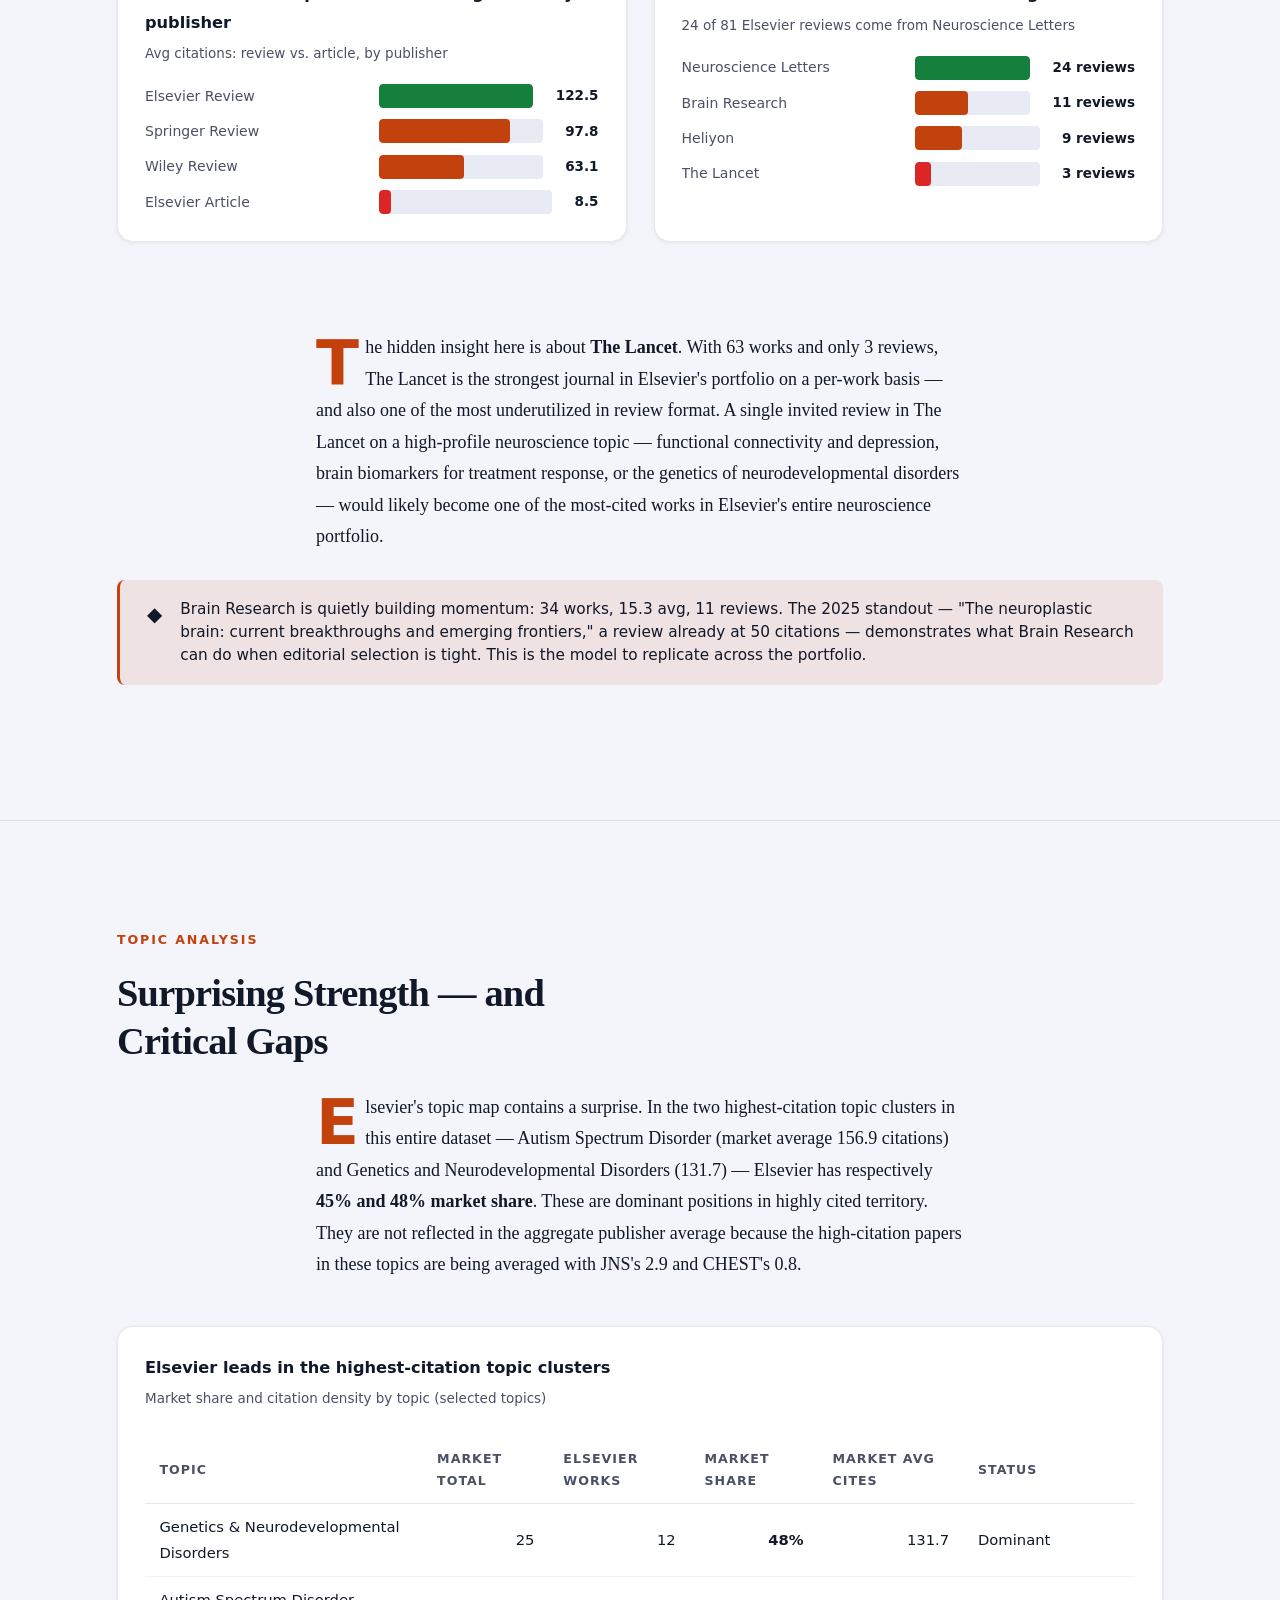
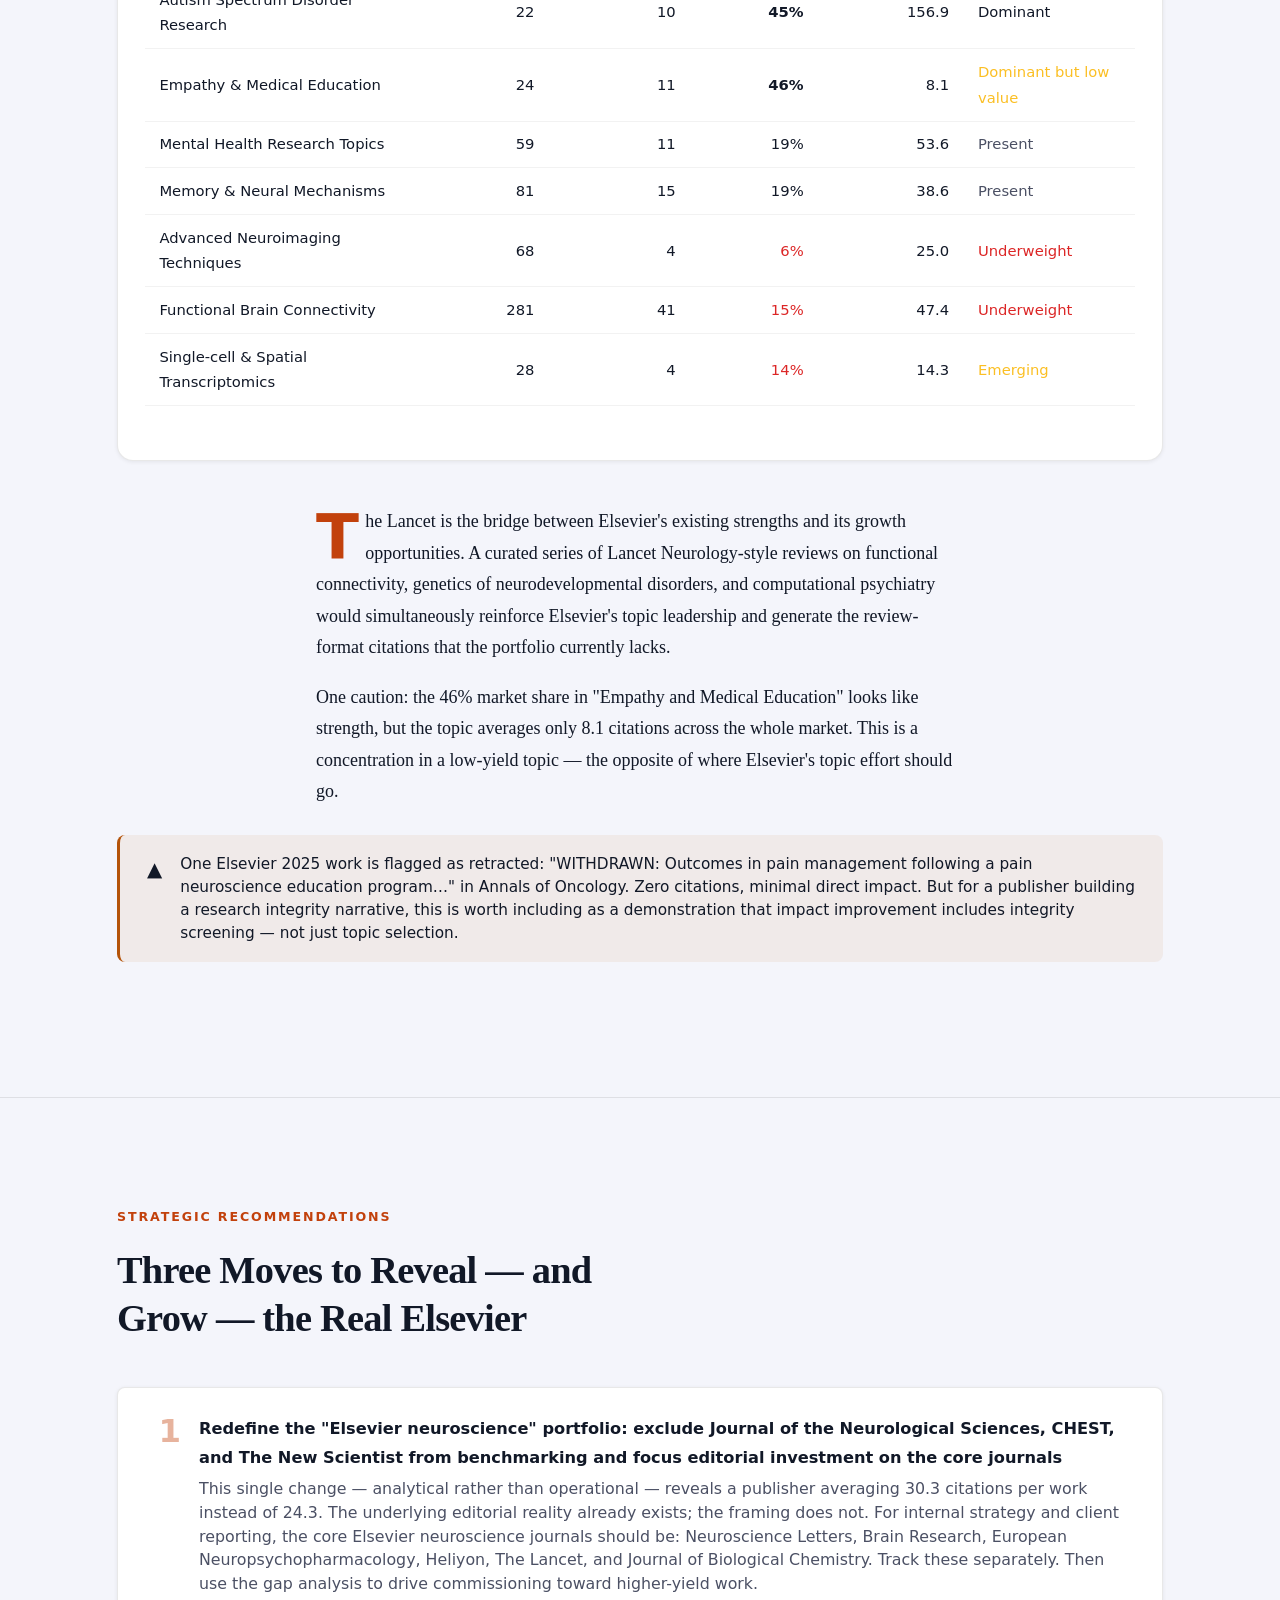
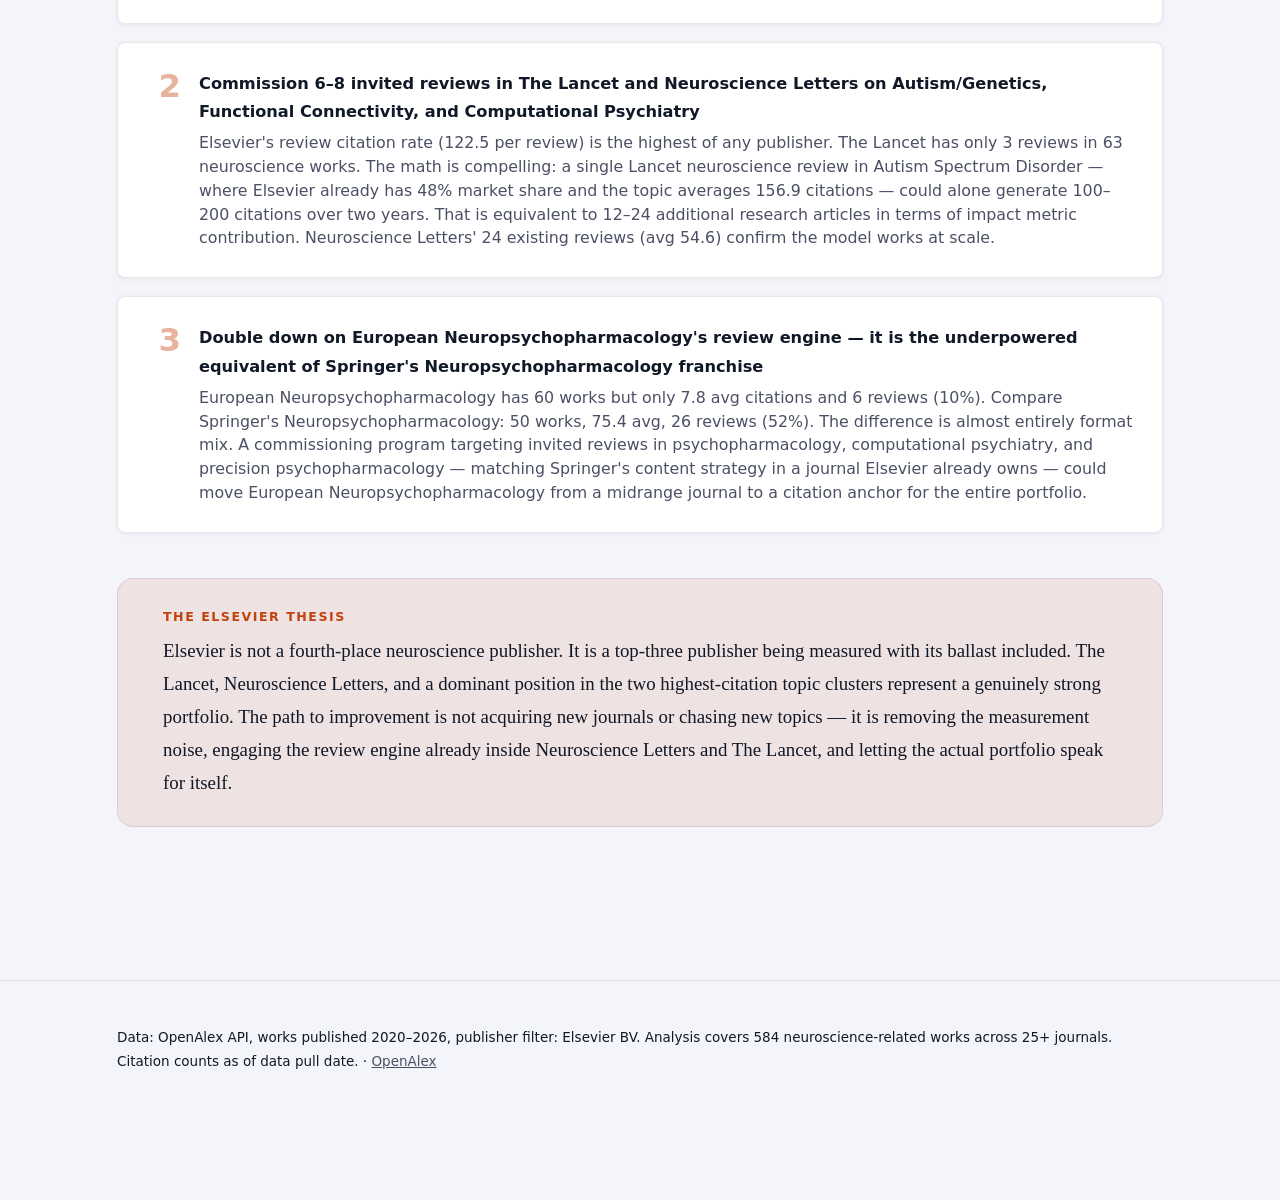
==== commit 9e1b634e: "Add home page" ====
--- a/docs/neuroscience-elsevier-2026-05.html
+++ b/docs/neuroscience-elsevier-2026-05.html
@@ -4,19 +4,25 @@
 <meta charset="UTF-8">
 <meta name="viewport" content="width=device-width, initial-scale=1.0">
 <title>Elsevier · Neuroscience Impact Report · May 2026</title>
+<script>document.documentElement.dataset.theme=localStorage.getItem("ii-theme")||(matchMedia("(prefers-color-scheme:dark)").matches?"dark":"light")</script>
 <link rel="stylesheet" href="style.css">
+<script src="theme.js" defer></script>
+
 <style>
   :root {
     --accent: #fb923c;
     --accent-muted: rgba(251,146,60,0.08);
     --accent-glow: rgba(251,146,60,0.2);
+    --accent-light: #c2410c;
+    --accent-muted-light: rgba(194,65,12,0.1);
+    --accent-glow-light: rgba(194,65,12,0.12);
   }
 </style>
 </head>
 <body>
 
 <nav class="nav">
-  <a class="nav-brand" href="#">Impact Intelligence</a>
+  <a class="nav-brand" href="index.html">Impact Intelligence</a>
   <ul class="nav-links">
     <li><a href="#position">Position</a></li>
     <li><a href="#drag">Denominator Drag</a></li>
--- a/docs/style.css
+++ b/docs/style.css
@@ -230,7 +230,7 @@
   margin-bottom: var(--space-sm);
   color: var(--color-text);
 }
-p:first-of-type::first-letter {
+.prose p:first-of-type::first-letter {
   font-size: 3.5em;
   font-weight: 700;
   float: left;
@@ -574,3 +574,157 @@
   .bar-label { width: 120px; font-size: 0.72rem; }
   .nav-links { display: none; }
 }
+
+/* ── Theme Toggle Button ── */
+.theme-toggle {
+  background: none;
+  border: 1px solid var(--color-border);
+  border-radius: var(--radius);
+  color: var(--color-text-muted);
+  cursor: pointer;
+  padding: 0.38rem 0.48rem;
+  display: flex;
+  align-items: center;
+  justify-content: center;
+  flex-shrink: 0;
+  transition: color 0.2s, border-color 0.2s, background 0.2s;
+  line-height: 1;
+}
+.theme-toggle:hover {
+  color: var(--accent);
+  border-color: var(--accent);
+  background: var(--accent-muted);
+}
+
+/* ── Smooth theme transitions ── */
+body,
+.nav,
+.hero,
+.stat-card,
+.chart-wrap,
+.action-item,
+.insight-box,
+.callout,
+.data-table th,
+.data-table td,
+.topic-bubble,
+.topic-bubble .tip,
+.bar-track,
+.bar-fill,
+.pull-quote {
+  transition: background-color 0.25s ease, border-color 0.25s ease, box-shadow 0.25s ease;
+}
+p, strong, h1, h2, h3, h4,
+.stat-value, .stat-label, .stat-delta,
+.bar-value, .bar-label,
+.chart-headline, .chart-subline,
+.section-title, .section-label,
+.hero-title, .hero-deck, .hero-meta,
+.nav-brand, .nav-links a,
+.pull-quote, .insight-box-title,
+.action-text strong, .action-text p,
+.report-footer, .report-footer a {
+  transition: color 0.25s ease;
+}
+/* Suppress transitions while the page first loads (prevents flash) */
+.no-transition * { transition: none !important; }
+
+/* ══════════════════════════════════════════════════
+   LIGHT MODE
+   ══════════════════════════════════════════════════ */
+html[data-theme="light"] {
+  /* Base palette */
+  --color-bg: #f4f5fb;
+  --color-surface: #ffffff;
+  --color-surface-2: #e8eaf4;
+  --color-border: rgba(0,0,0,0.09);
+  --color-text: #111827;
+  --color-text-muted: #4b5064;
+  --color-text-dim: #9297b5;
+
+  /* Accent — picks up per-page --accent-light variable */
+  --accent: var(--accent-light, #3b5fd4);
+  --accent-muted: var(--accent-muted-light, rgba(59,95,212,0.1));
+  --accent-glow: var(--accent-glow-light, rgba(59,95,212,0.12));
+}
+
+/* Nav */
+html[data-theme="light"] .nav {
+  background: rgba(244,245,251,0.94);
+}
+
+/* Text elements that use hard-coded #fff */
+html[data-theme="light"] .hero-title,
+html[data-theme="light"] .section-title,
+html[data-theme="light"] .stat-value,
+html[data-theme="light"] .chart-headline,
+html[data-theme="light"] .pull-quote,
+html[data-theme="light"] strong,
+html[data-theme="light"] .bar-value {
+  color: var(--color-text);
+}
+
+/* Table rows */
+html[data-theme="light"] .data-table td {
+  border-bottom-color: rgba(0,0,0,0.05);
+}
+html[data-theme="light"] .data-table .highlight td {
+  color: var(--color-text);
+}
+
+/* Semantic colours — darker for legibility on light bg */
+html[data-theme="light"] .stat-delta.up   { color: #15803d; }
+html[data-theme="light"] .stat-delta.down { color: #dc2626; }
+html[data-theme="light"] .stat-delta.warn { color: #b45309; }
+html[data-theme="light"] .data-table .warn-cell { color: #dc2626; }
+html[data-theme="light"] .data-table .good-cell { color: #15803d; }
+
+/* Bar fills — dark enough to read text against a light track */
+html[data-theme="light"] .bar-fill.good { background: #15803d; }
+html[data-theme="light"] .bar-fill.warn { background: #dc2626; }
+html[data-theme="light"] .bar-fill.dim  {
+  background: #e2e4f0;
+  border-color: rgba(0,0,0,0.1);
+}
+
+/* Topic bubbles */
+html[data-theme="light"] .topic-bubble.missing {
+  background: rgba(220,38,38,0.07);
+  border-color: rgba(220,38,38,0.22);
+  color: #dc2626;
+}
+html[data-theme="light"] .topic-bubble.opportunity {
+  background: rgba(21,128,61,0.07);
+  border-color: rgba(21,128,61,0.22);
+  color: #15803d;
+}
+html[data-theme="light"] .topic-bubble .tip {
+  background: #ffffff;
+  color: var(--color-text);
+  box-shadow: 0 4px 16px rgba(0,0,0,0.12);
+}
+
+/* Insight box border */
+html[data-theme="light"] .insight-box {
+  border-color: var(--color-border);
+}
+
+/* Subtle card depth on light bg */
+html[data-theme="light"] .stat-card,
+html[data-theme="light"] .chart-wrap,
+html[data-theme="light"] .action-item {
+  box-shadow: 0 1px 4px rgba(0,0,0,0.07);
+}
+
+/* Tooltip shadows */
+html[data-theme="light"] .has-tip:hover .tip {
+  box-shadow: 0 4px 16px rgba(0,0,0,0.12);
+}
+
+/* Callouts — slightly increased contrast on light */
+html[data-theme="light"] .callout.warn    { background: rgba(180,83,9,0.07); }
+html[data-theme="light"] .callout.danger  { background: rgba(220,38,38,0.07); }
+html[data-theme="light"] .callout.success { background: rgba(21,128,61,0.07); }
+html[data-theme="light"] .callout.warn    { border-left-color: #b45309; }
+html[data-theme="light"] .callout.danger  { border-left-color: #dc2626; }
+html[data-theme="light"] .callout.success { border-left-color: #15803d; }
